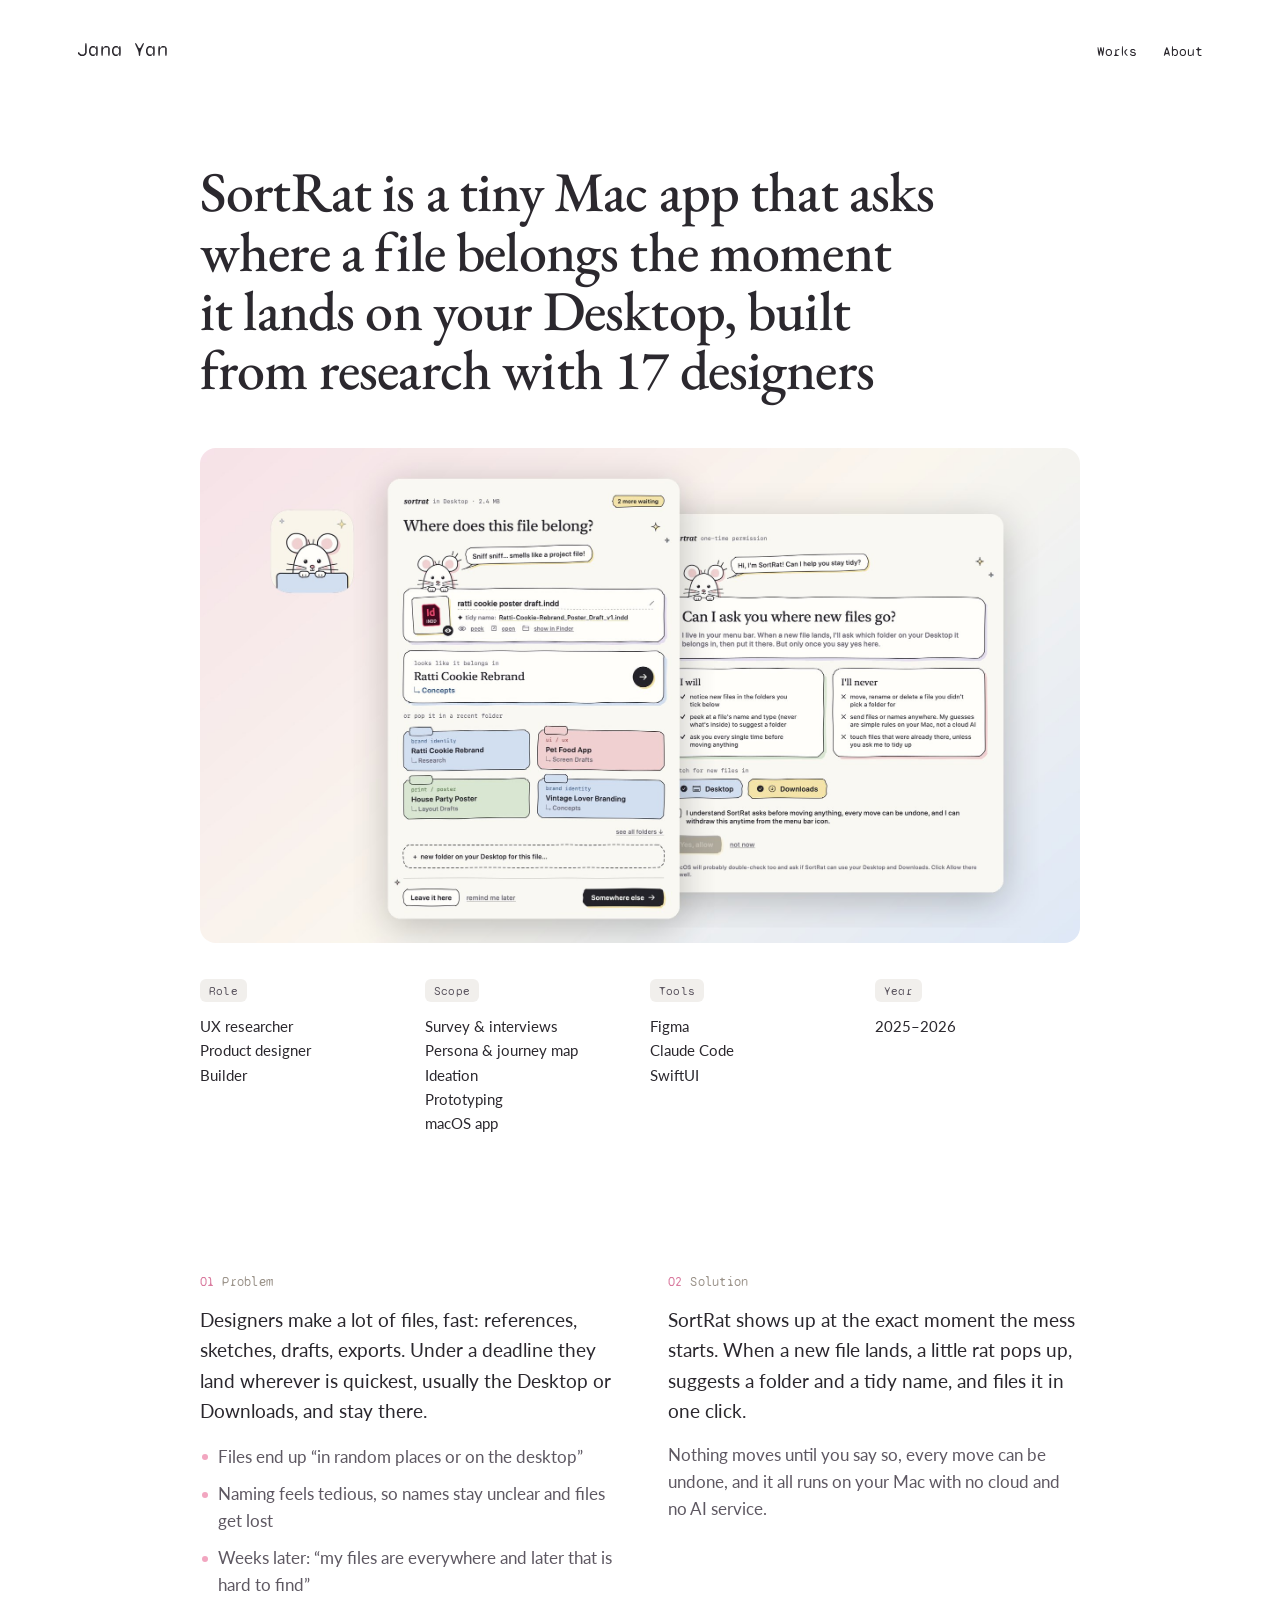
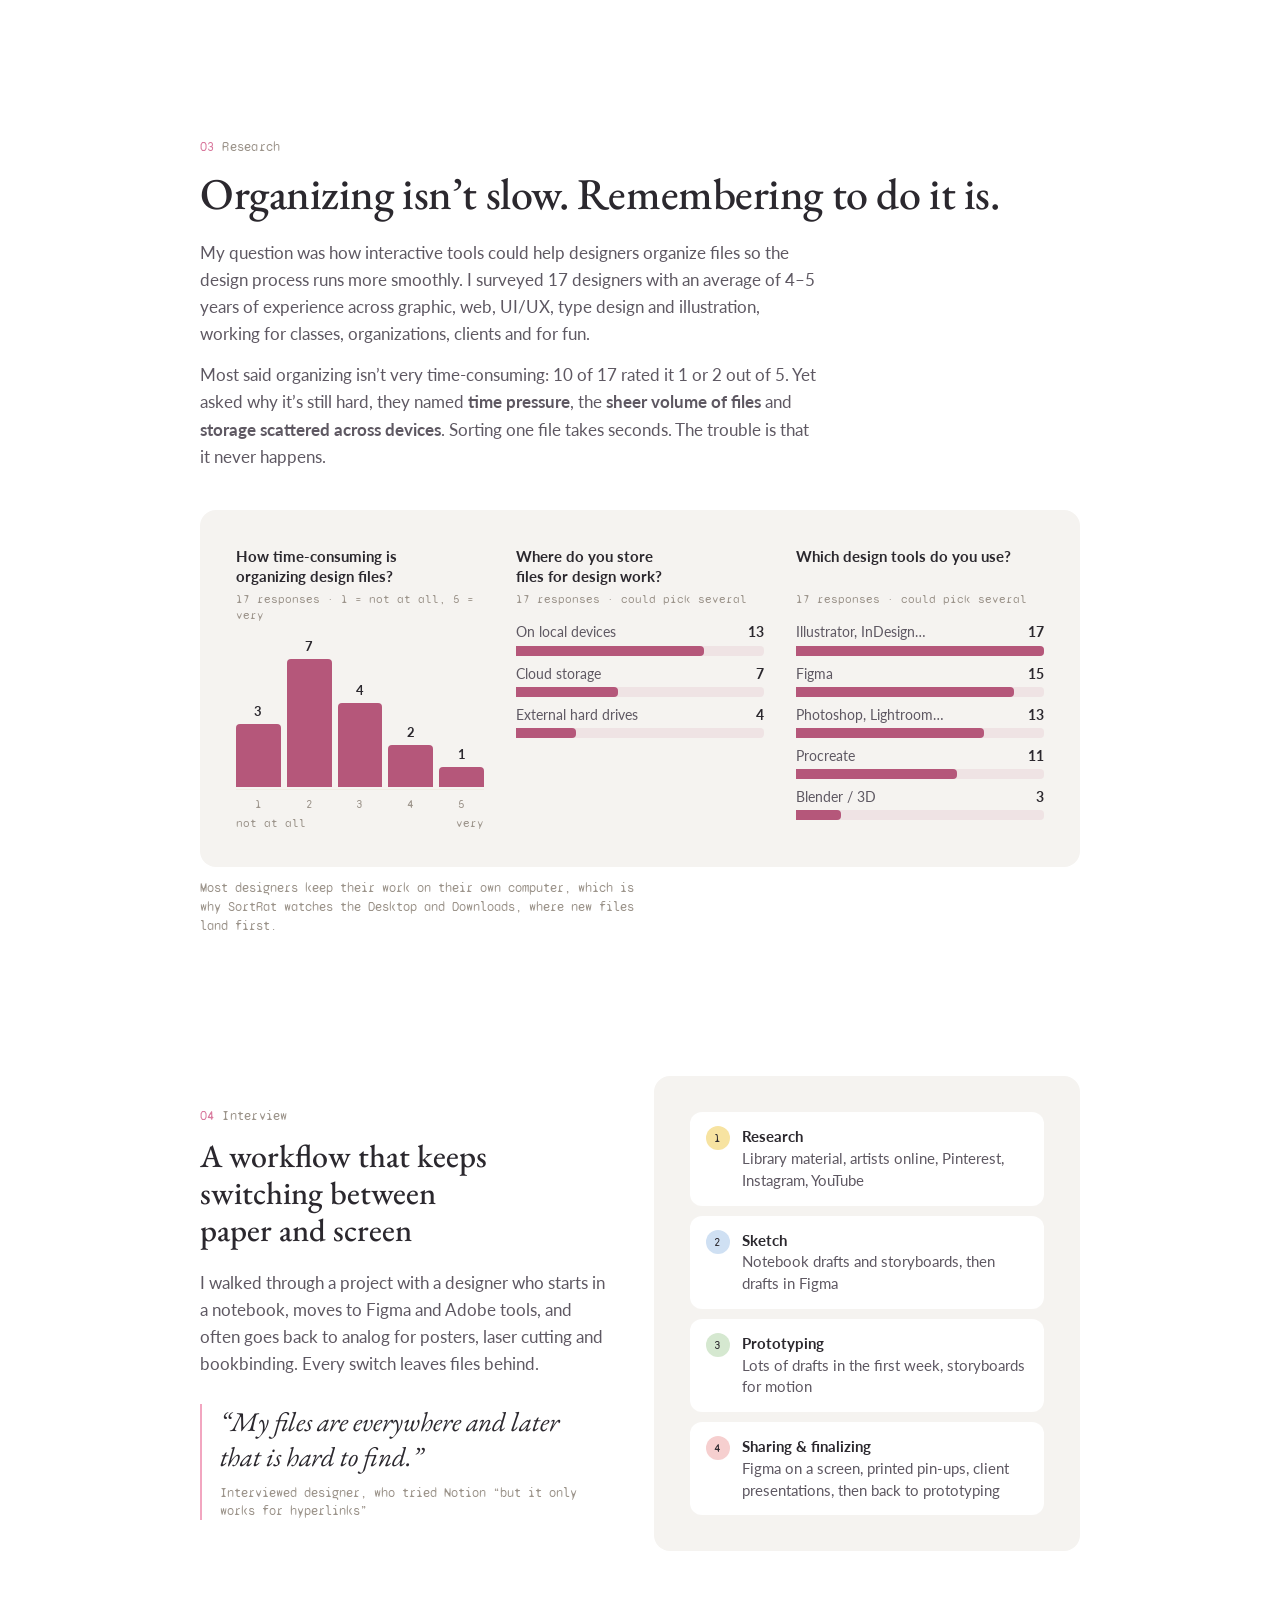
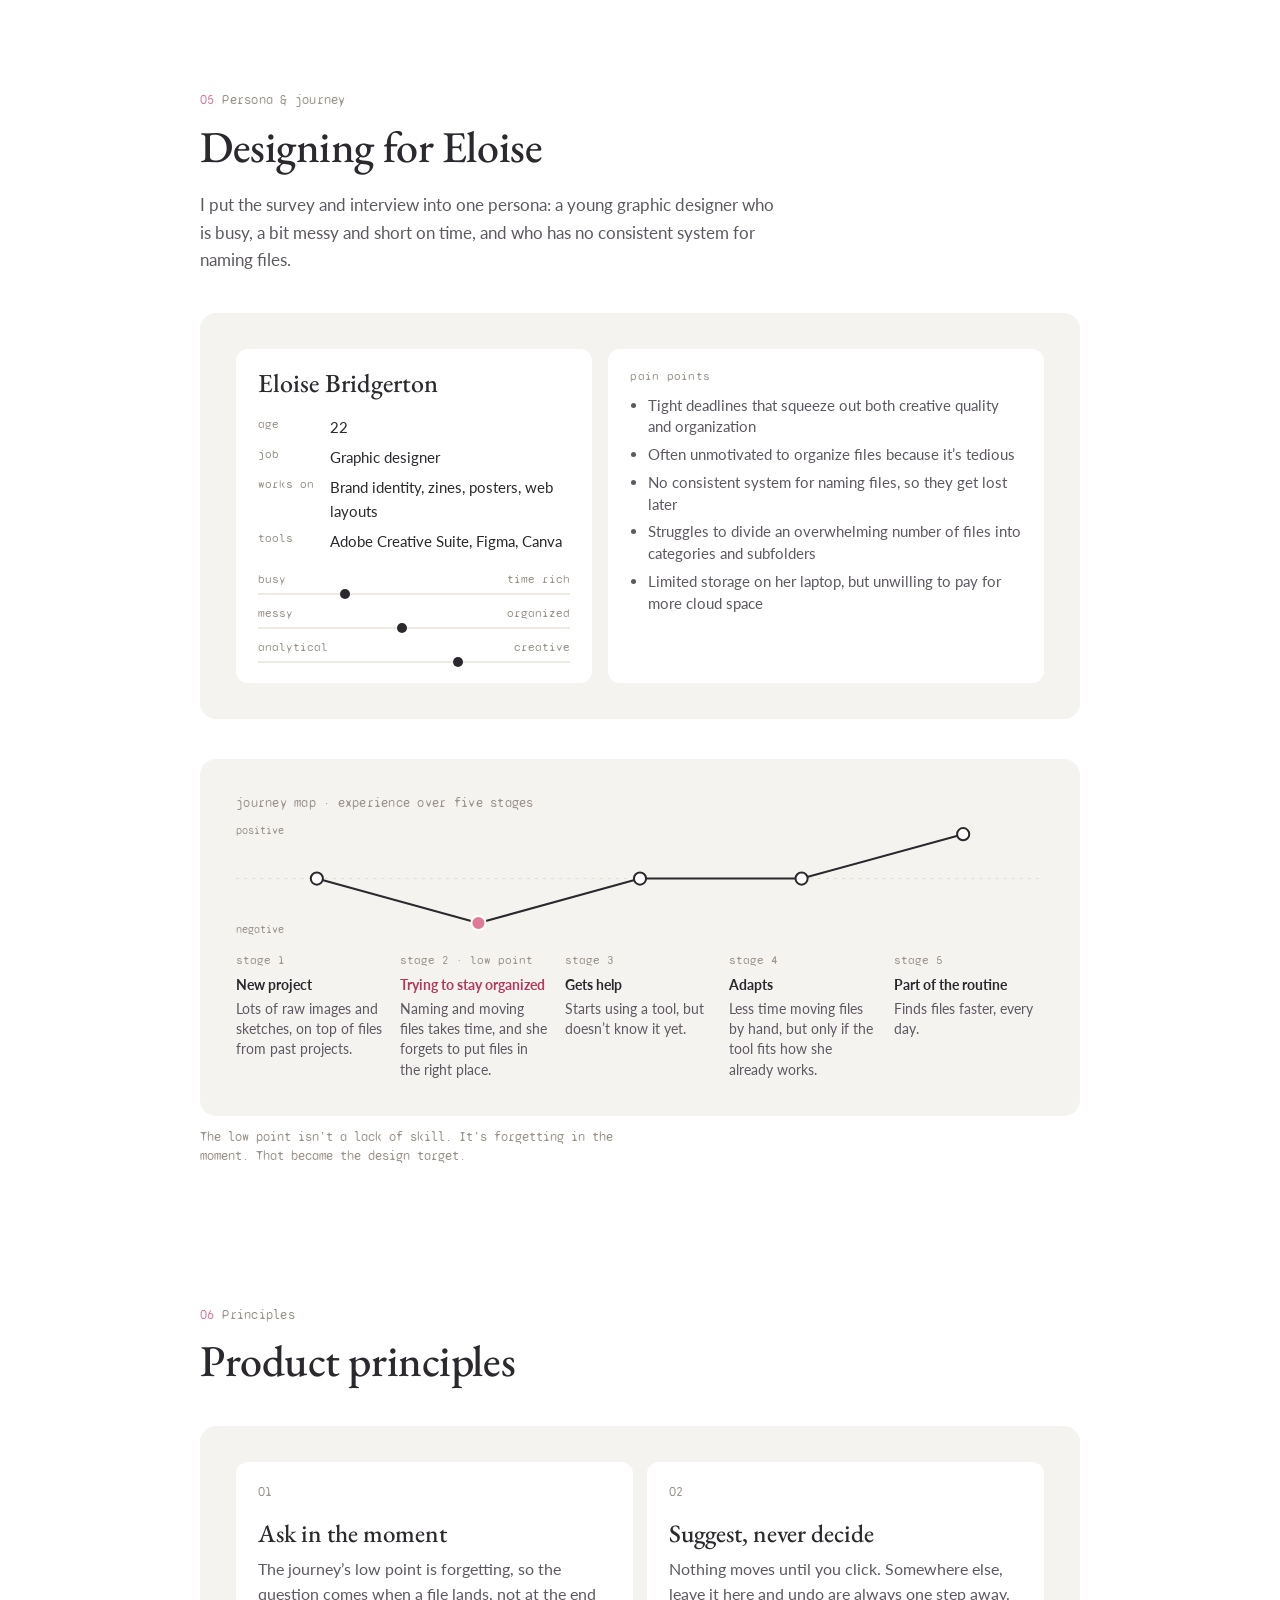
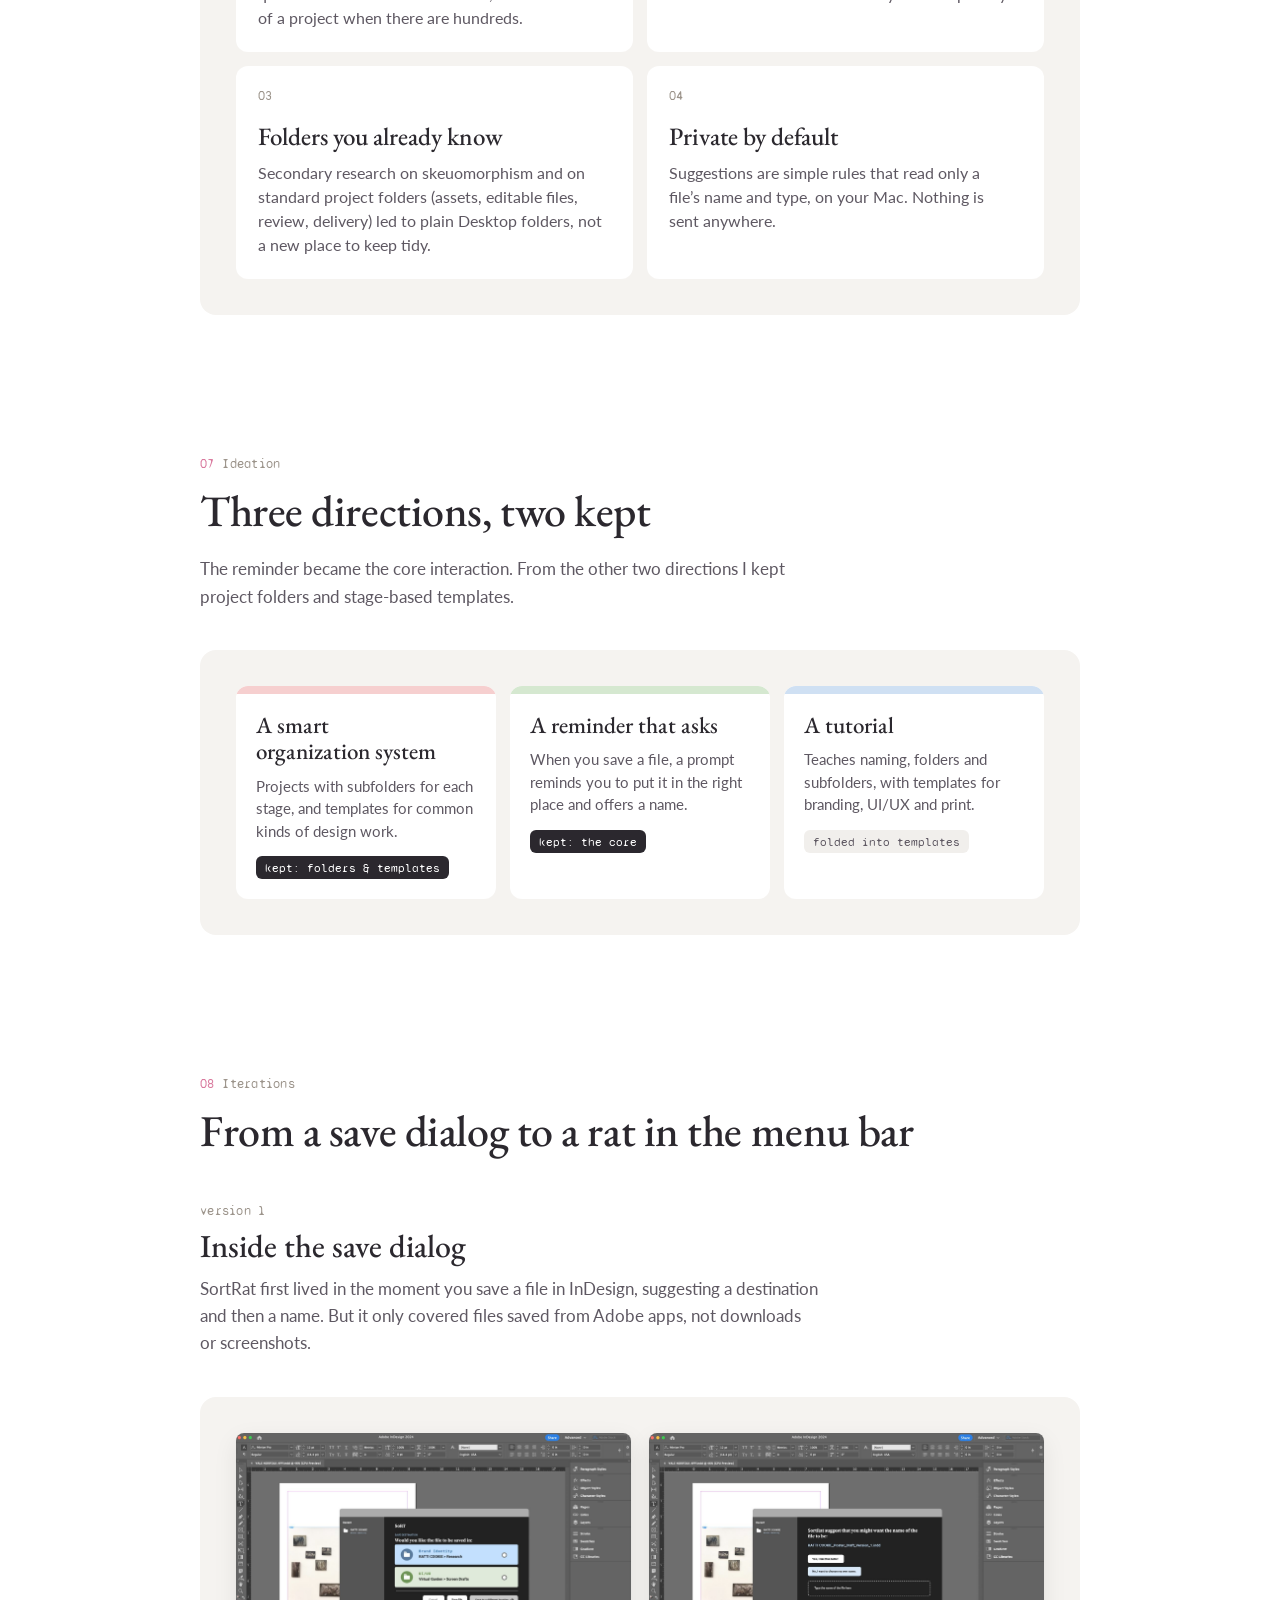
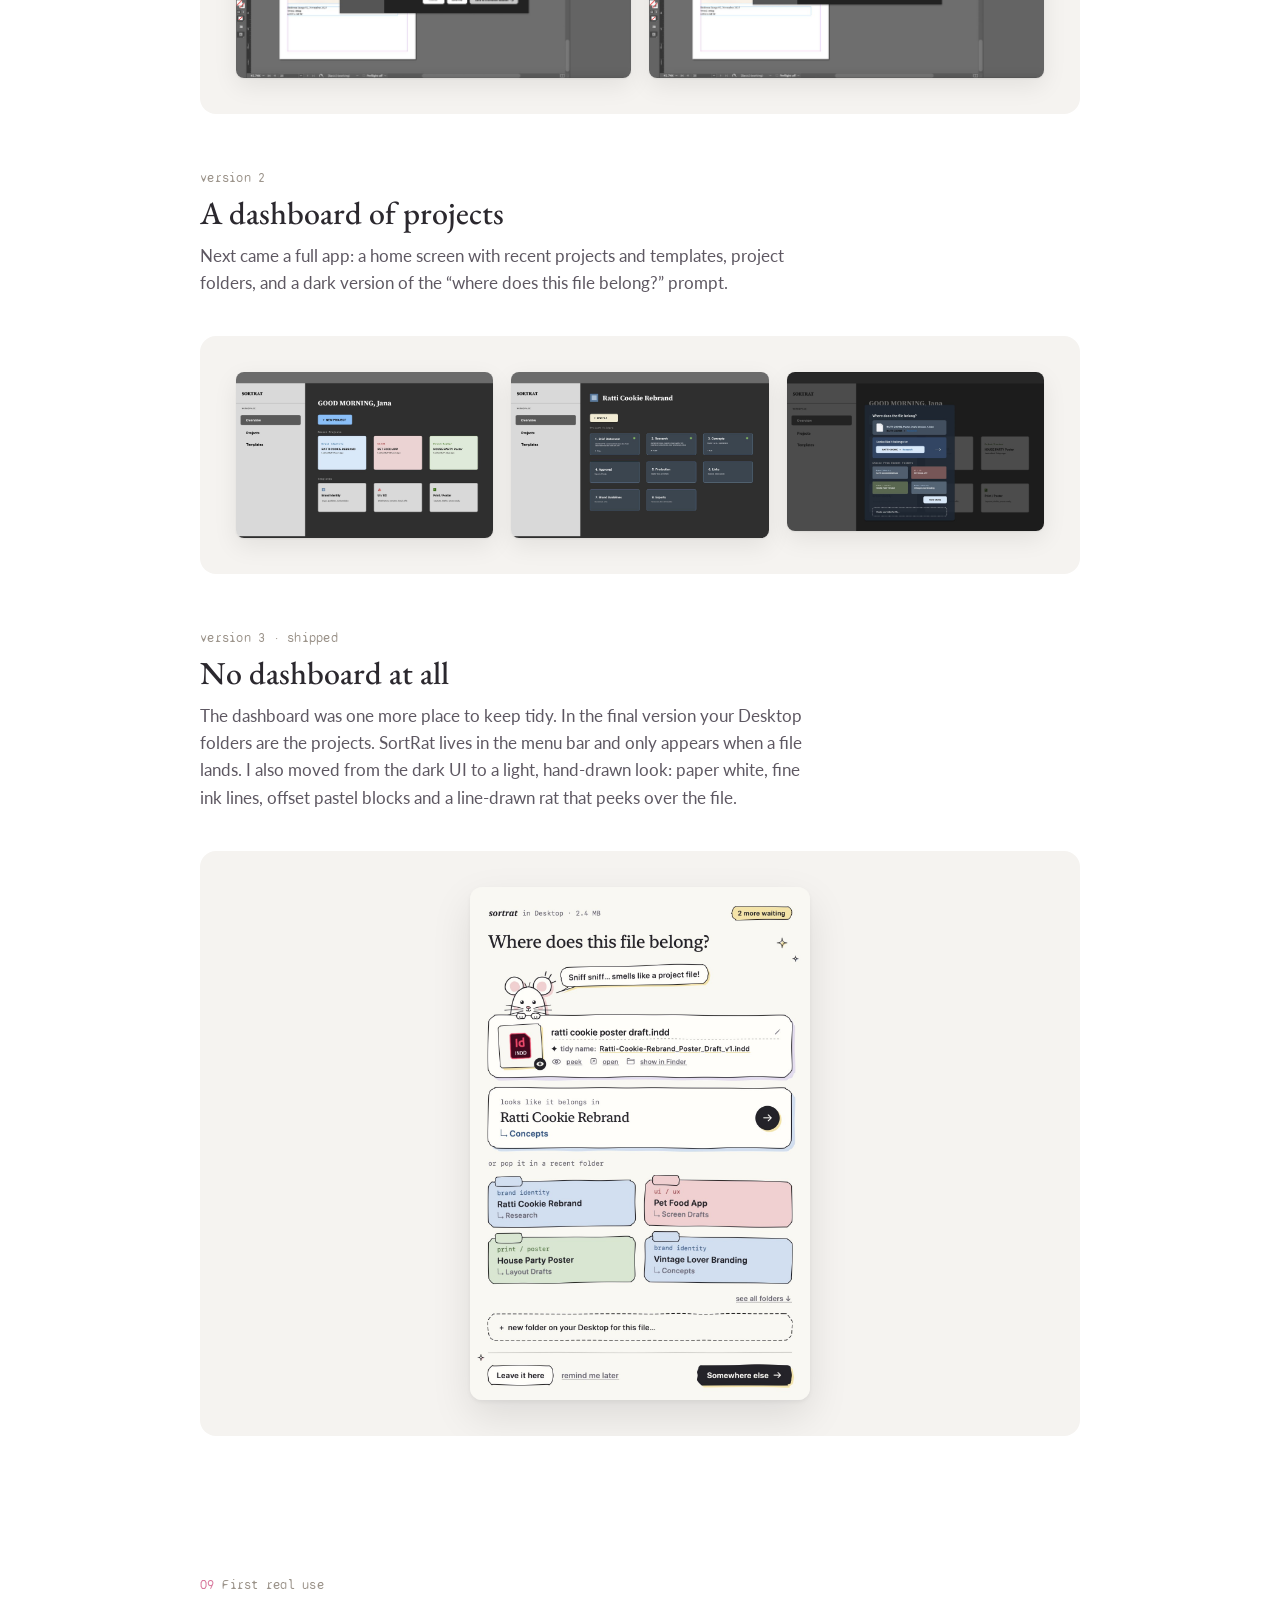
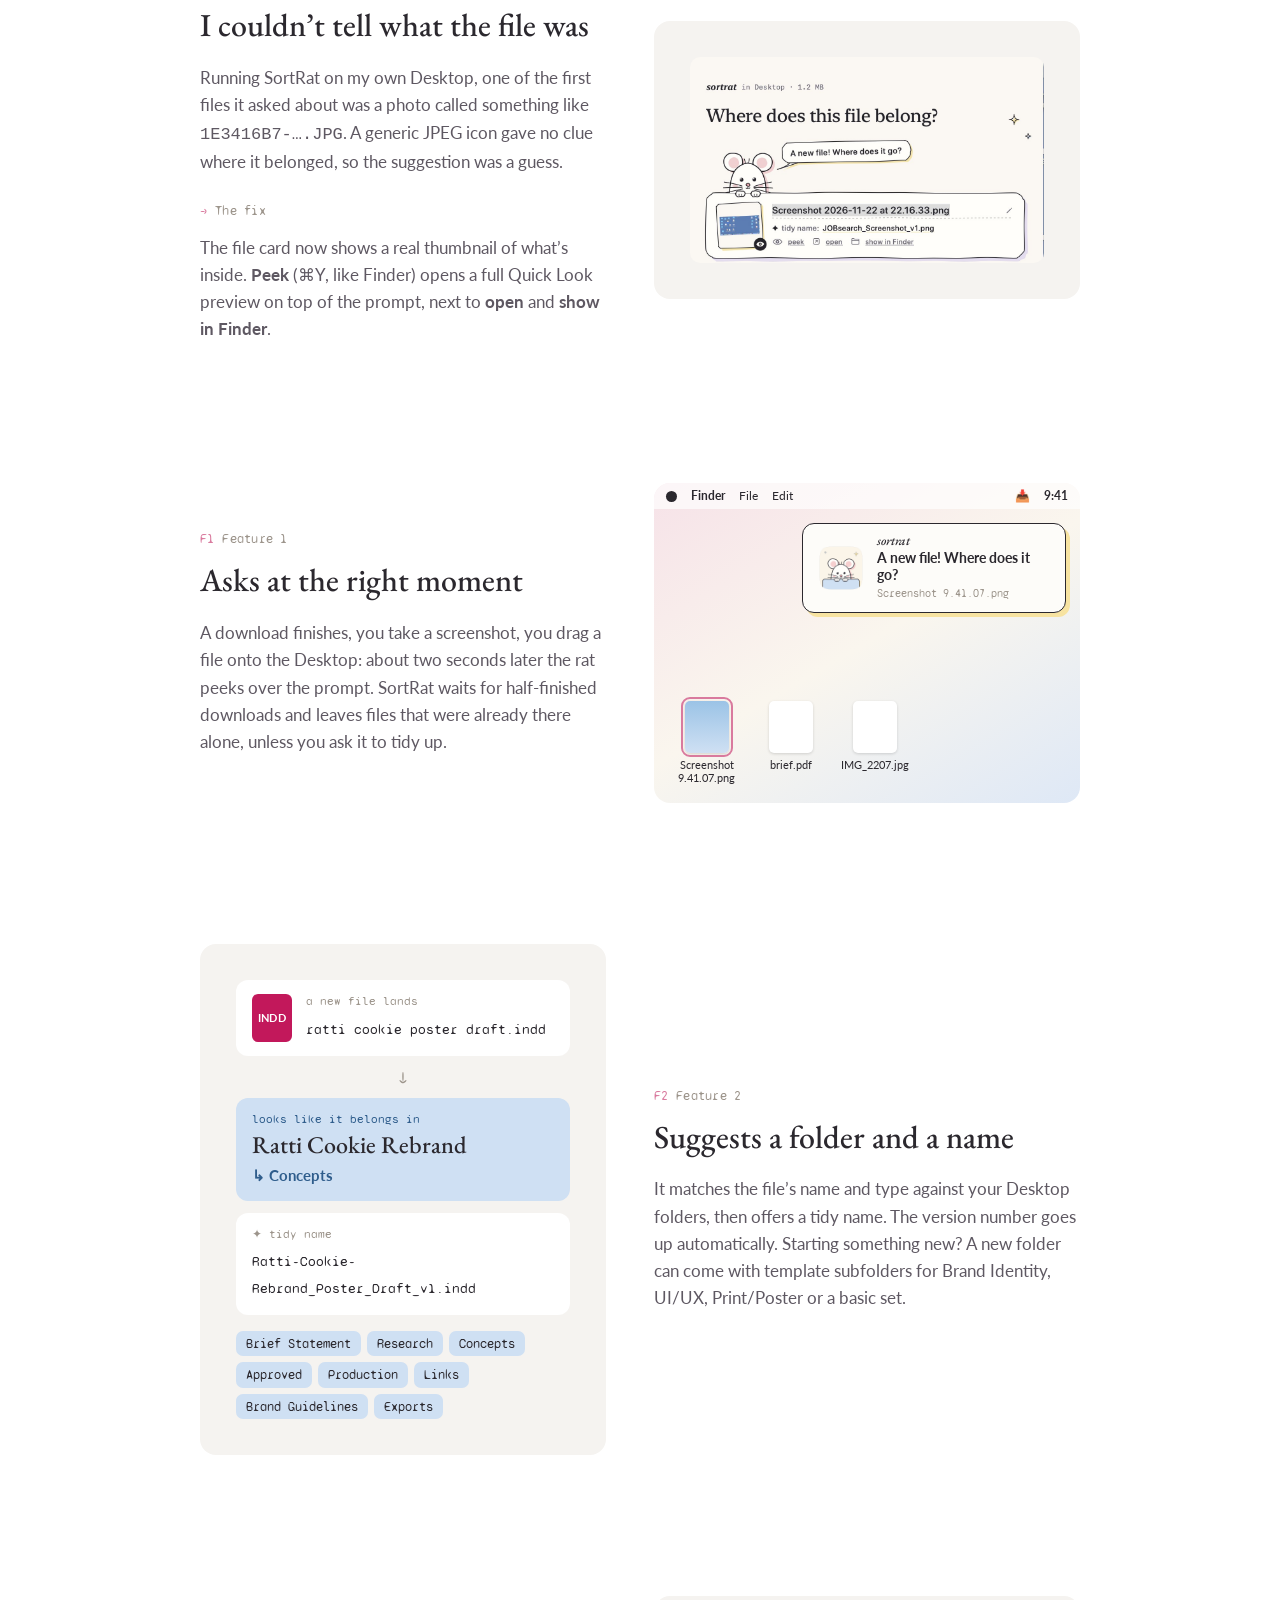
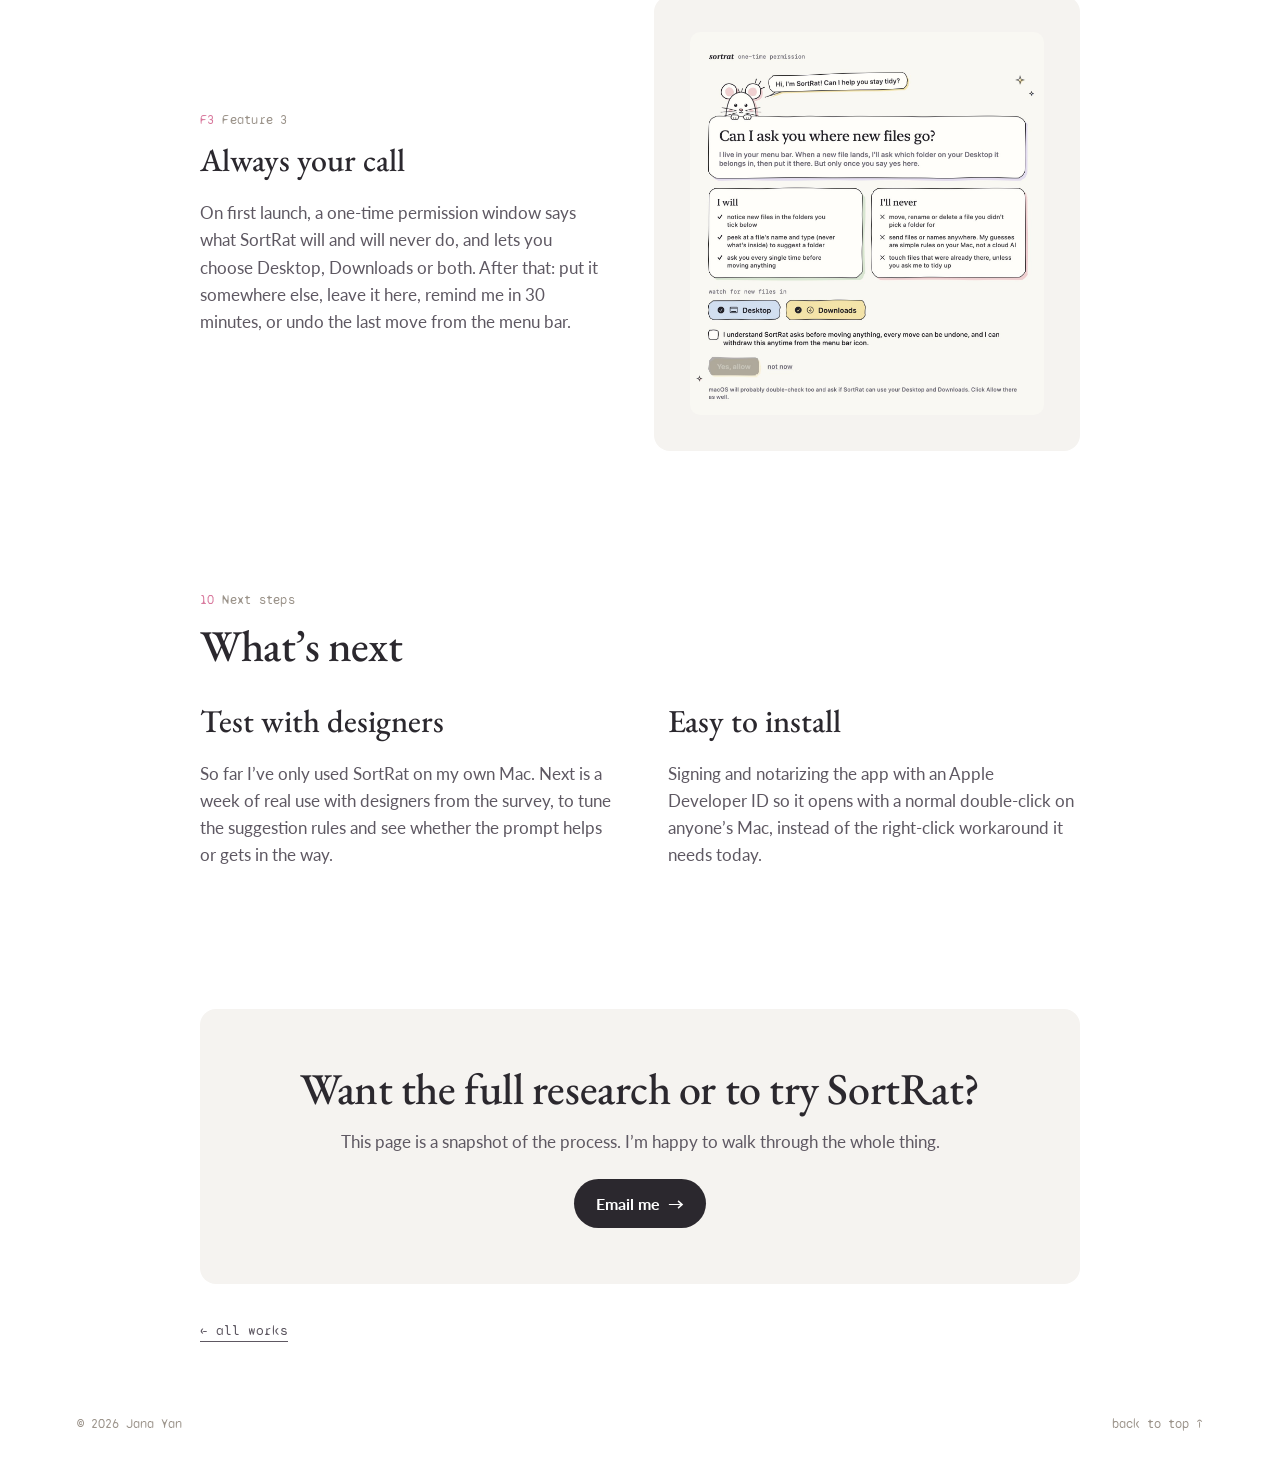
==== sortrat/index.html @ 905888b5 "Add SortRat case study and large two-column project cards - New sortrat/ case study page (research, " ====
<!doctype html>
<html lang="en">
<head>
<meta charset="utf-8">
<meta name="viewport" content="width=device-width, initial-scale=1, viewport-fit=cover">
<title>SortRat · Jana Yan</title>
<meta name="description" content="SortRat case study: a tiny Mac app that asks where a file belongs the moment it lands on your Desktop, built from UX research with 17 designers.">
<link rel="icon" href="icon.png">
<link rel="preconnect" href="https://fonts.googleapis.com">
<link rel="preconnect" href="https://fonts.gstatic.com" crossorigin>
<link rel="stylesheet" href="https://fonts.googleapis.com/css2?family=EB+Garamond:ital,wght@0,400;0,500;1,400&family=Lato:ital,wght@0,400;0,700;1,400&family=Syne+Mono&display=swap">
<style>
/* Case study layout: one centered reading column (max 880px). Hero sentence, a big media panel,
   a Role / Scope / Tools / Year row, then sections that alternate text with grey media panels.
   Same tokens and type as the home page (index.html). */
:root {
  color-scheme: light;
  --paper: #FFFFFF;
  --ink: #2B282E;
  --soft: #5E5862;
  --muted: #9C948B;
  --rule: #EFEBE3;
  --panel: #F5F3F0;
  --chip: #F1EFEC;
  --rose: #D97A9E;
  --pink: #F2A6C0;
  --green: #A3D4AE;
  --yellow: #D8E59A;
  --blue: #9BD3C2;
  --lilac: #E7AFD0;
  /* folder tints from the app's templates */
  --t-blue: #CFE0F3; --t-pink: #F6CFCF; --t-green: #D5E8D0; --t-yellow: #F7E3A1;
  --bar: #B5577A;
  --serif: "EB Garamond", Garamond, "Times New Roman", serif;
  --sans: "Lato", "Helvetica Neue", Arial, sans-serif;
  --mono: "Syne Mono", "IBM Plex Mono", ui-monospace, Menlo, Consolas, monospace;
}
* { box-sizing: border-box; }
html { scroll-behavior: smooth; }
@media (prefers-reduced-motion: reduce) { html { scroll-behavior: auto; } }
html, body { margin: 0; }
body { background: var(--paper); color: var(--ink); font-family: var(--sans); font-size: 17px; line-height: 1.6; }
::selection { background: color-mix(in srgb, var(--pink) 45%, transparent); }
:focus-visible { outline: 1.5px dashed var(--rose); outline-offset: 4px; }
a { color: inherit; }
img { display: block; max-width: 100%; height: auto; }

.wrap {
  margin: 0 auto; max-width: 1400px;
  padding-left: max(clamp(20px, 6vw, 112px), env(safe-area-inset-left, 0px));
  padding-right: max(clamp(20px, 6vw, 112px), env(safe-area-inset-right, 0px));
}
.col { max-width: 880px; margin: 0 auto; }

/* header (matches the home page) */
.top .wrap { display: flex; justify-content: space-between; align-items: baseline; gap: 16px; padding-block: 40px 0; }
.brand { font: 400 20px/1 var(--mono); letter-spacing: 0.02em; text-decoration: none; }
.nav { display: flex; gap: 26px; font: 400 14px/1 var(--mono); }
.nav a { text-decoration: none; }
.nav a:hover, .brand:hover { color: var(--rose); }

/* type */
h1, h2, h3 { font-family: var(--serif); font-weight: 500; margin: 0; text-wrap: balance; }
h1 { font-size: clamp(34px, 4.6vw, 56px); line-height: 1.06; letter-spacing: -0.015em; }
h2 { font-size: clamp(30px, 3.5vw, 44px); line-height: 1.1; letter-spacing: -0.01em; }
h3 { font-size: clamp(25px, 2.5vw, 32px); line-height: 1.15; }
p { margin: 0; color: var(--soft); max-width: 62ch; text-wrap: pretty; }
p + p { margin-top: 14px; }
.k { display: block; font: 400 13px/1.3 var(--mono); color: var(--muted); letter-spacing: 0.02em; margin-bottom: 14px; }
.k b { font-weight: 400; color: var(--rose); margin-right: .6em; }
h2 + p, h3 + p, h2 + .lead { margin-top: 20px; }
.lead { font-size: 19px; color: var(--ink); }
q { quotes: "“" "”"; }
blockquote { margin: 26px 0 0; padding: 0 0 0 18px; border-left: 2px solid var(--pink); font: italic 400 clamp(22px, 2.2vw, 27px)/1.3 var(--serif); color: var(--ink); max-width: 30ch; }
blockquote cite { display: block; margin-top: 10px; font: 400 13px/1.4 var(--mono); font-style: normal; color: var(--muted); }
ul.dots { margin: 16px 0 0; padding: 0; list-style: none; display: grid; gap: 10px; max-width: 62ch; }
ul.dots li { position: relative; padding-left: 18px; color: var(--soft); }
ul.dots li::before { content: ""; position: absolute; left: 2px; top: .7em; width: 6px; height: 6px; border-radius: 50%; background: var(--pink); }

/* sections */
.sec { margin-top: clamp(96px, 11vw, 150px); }
.two { display: grid; grid-template-columns: repeat(2, minmax(0, 1fr)); gap: 40px 56px; }
.split { display: grid; grid-template-columns: minmax(0, 1fr) minmax(0, 1.05fr); gap: 32px 48px; align-items: center; }
.split.flip > :first-child { order: 2; }

/* media panels */
.panel { margin: 40px 0 0; border-radius: 16px; background: var(--panel); overflow: hidden; }
.panel.pad { padding: clamp(16px, 3vw, 36px); }
.panel img { width: 100%; }
.split .panel { margin: 0; }
figcaption, .cap { font: 400 13px/1.45 var(--mono); color: var(--muted); margin-top: 12px; }
.shots { display: grid; gap: clamp(10px, 1.6vw, 18px); }
.shots.n2 { grid-template-columns: repeat(2, minmax(0, 1fr)); }
.shots.n3 { grid-template-columns: repeat(3, minmax(0, 1fr)); }
.shots img { border-radius: 8px; box-shadow: 0 1px 2px rgb(0 0 0 / .06), 0 8px 24px rgb(0 0 0 / .08); }
.phone { max-width: 340px; margin: 0 auto; border-radius: 12px; box-shadow: 0 2px 4px rgb(0 0 0 / .05), 0 16px 40px rgb(0 0 0 / .1); }

/* hero */
.hero { padding-top: clamp(56px, 8vw, 104px); }
.hero .panel { margin-top: clamp(32px, 4vw, 48px); }
.meta { display: grid; grid-template-columns: repeat(4, minmax(0, 1fr)); gap: 24px 20px; margin-top: 32px; }
.meta h2 { display: inline-block; font: 400 12px/1 var(--mono); letter-spacing: .02em; padding: 6px 9px 5px; border-radius: 6px; background: var(--chip); color: var(--soft); }
.meta ul { list-style: none; margin: 14px 0 0; padding: 0; display: grid; gap: 4px; font-size: 15px; line-height: 1.35; }

/* charts: one series each, so one hue, values labelled on the bars */
.charts { display: grid; grid-template-columns: repeat(3, minmax(0, 1fr)); gap: 28px 32px; }
.chart h3 { font: 700 15px/1.35 var(--sans); color: var(--ink); min-height: 2.7em; }
.chart .n { font: 400 12px/1.4 var(--mono); color: var(--muted); margin-top: 4px; }
.bars { list-style: none; margin: 16px 0 0; padding: 0; display: grid; gap: 9px; }
.bars li { display: grid; grid-template-columns: minmax(0, 1fr) auto; gap: 4px 10px; font-size: 14px; line-height: 1.3; color: var(--soft); }
.bars .track { grid-column: 1 / -1; height: 10px; border-radius: 0 4px 4px 0; background: color-mix(in srgb, var(--bar) 10%, transparent); }
.bars .fill { display: block; height: 100%; width: var(--v); border-radius: 0 4px 4px 0; background: var(--bar); }
.bars b { font-weight: 700; color: var(--ink); font-variant-numeric: tabular-nums; }
.bars li:hover .fill { background: color-mix(in srgb, var(--bar) 80%, black); }
.cols { display: grid; grid-template-columns: repeat(5, minmax(0, 1fr)); gap: 6px; align-items: end; height: 150px; margin-top: 16px; padding-bottom: 2px; border-bottom: 1px solid var(--rule); }
.cols div { display: flex; flex-direction: column; justify-content: flex-end; align-items: center; height: 100%; font: 700 13px/1 var(--sans); color: var(--ink); gap: 6px; }
.cols span { display: block; width: 100%; height: var(--v); border-radius: 4px 4px 0 0; background: var(--bar); }
.cols div:hover span { background: color-mix(in srgb, var(--bar) 80%, black); }
.axis { display: grid; grid-template-columns: repeat(5, minmax(0, 1fr)); gap: 6px; text-align: center; font: 400 12px/1 var(--mono); color: var(--muted); margin-top: 8px; }
.axis-note { display: flex; justify-content: space-between; font: 400 11.5px/1.3 var(--mono); color: var(--muted); margin-top: 6px; }

/* workflow (interview) */
.flow { list-style: none; margin: 0; padding: 0; display: grid; gap: 10px; counter-reset: s; }
.flow li { counter-increment: s; position: relative; background: #fff; border-radius: 12px; padding: 14px 16px 14px 52px; font-size: 15px; line-height: 1.45; color: var(--soft); }
.flow li::before { content: counter(s); position: absolute; left: 16px; top: 14px; width: 24px; height: 24px; border-radius: 50%; display: grid; place-items: center; font: 400 12px/1 var(--mono); color: var(--ink); background: var(--c, var(--t-blue)); }
.flow b { display: block; color: var(--ink); font-weight: 700; }

/* persona */
.persona { display: grid; grid-template-columns: minmax(0, .9fr) minmax(0, 1.1fr); gap: 16px; }
.card { background: #fff; border-radius: 12px; padding: 20px 22px; }
.card h3 { font-size: 26px; }
.card dl { display: grid; grid-template-columns: auto 1fr; gap: 6px 16px; margin: 16px 0 0; font-size: 15px; }
.card dt { font: 400 12px/1.6 var(--mono); color: var(--muted); }
.card dd { margin: 0; color: var(--ink); }
.card h4 { margin: 0 0 10px; font: 400 12px/1.3 var(--mono); color: var(--muted); letter-spacing: .02em; }
.card ul { margin: 0; padding: 0 0 0 18px; display: grid; gap: 6px; font-size: 15px; line-height: 1.45; color: var(--soft); }
.sliders { display: grid; gap: 12px; margin-top: 20px; }
.sl { display: grid; grid-template-columns: 1fr auto; font: 400 12px/1 var(--mono); color: var(--muted); }
.sl i { grid-column: 1 / -1; position: relative; height: 2px; background: var(--rule); margin-top: 8px; }
.sl i::after { content: ""; position: absolute; top: -4px; left: calc(var(--p) - 5px); width: 10px; height: 10px; border-radius: 50%; background: var(--ink); }

/* journey */
.journey { position: relative; }
.journey svg { display: block; width: 100%; height: auto; overflow: visible; }
.stages { list-style: none; margin: 0; padding: 0; display: grid; grid-template-columns: repeat(5, minmax(0, 1fr)); gap: 14px; }
.stages li { font-size: 14px; line-height: 1.45; color: var(--soft); }
.stages b { display: block; font: 400 12px/1.3 var(--mono); color: var(--muted); margin-bottom: 6px; }
.stages strong { display: block; color: var(--ink); font-weight: 700; margin-bottom: 4px; }
.stages .low strong { color: #B23A5E; }

/* principles / ideation cards */
.grid2 { display: grid; grid-template-columns: repeat(2, minmax(0, 1fr)); gap: 14px; }
.grid3 { display: grid; grid-template-columns: repeat(3, minmax(0, 1fr)); gap: 14px; }
.pr { background: #fff; border-radius: 12px; padding: 22px; }
.pr .k { margin-bottom: 18px; }
.pr h3 { font-size: 25px; }
.pr p { margin-top: 10px; font-size: 15.5px; line-height: 1.55; }
.idea { background: #fff; border-radius: 12px; overflow: hidden; display: flex; flex-direction: column; }
.idea .sw { height: 8px; background: var(--c); }
.idea div { padding: 18px 20px 20px; }
.idea h3 { font-size: 23px; }
.idea p { margin-top: 10px; font-size: 15px; line-height: 1.5; }
.tagk { display: inline-block; margin-top: 14px; font: 400 12px/1 var(--mono); padding: 6px 9px 5px; border-radius: 6px; background: var(--chip); color: var(--soft); }
.tagk.on { background: var(--ink); color: #fff; }

/* iterations */
.iter { margin-top: 48px; }
.iter + .iter { margin-top: 56px; }
.iter .k { margin-bottom: 8px; }
.iter h3 + p { margin-top: 10px; }

/* feature 2: suggestion demo */
.demo { display: grid; gap: 12px; }
.file { display: flex; align-items: center; gap: 14px; background: #fff; border-radius: 12px; padding: 14px 16px; }
.file .ic { flex: none; width: 40px; height: 48px; border-radius: 6px; display: grid; place-items: center; font: 700 11px/1 var(--sans); color: #fff; background: #C2185B; letter-spacing: .02em; }
.file code, .demo code { font: 400 14px/1.4 var(--mono); color: var(--ink); word-break: break-word; }
.file small { display: block; font: 400 12px/1.3 var(--mono); color: var(--muted); margin-bottom: 4px; }
.arrow { font: 400 18px/1 var(--mono); color: var(--muted); text-align: center; }
.dest { background: var(--t-blue); border-radius: 12px; padding: 14px 16px; }
.dest small { display: block; font: 400 12px/1.3 var(--mono); color: #2F5D8C; margin-bottom: 4px; }
.dest span { font: 500 24px/1.15 var(--serif); }
.dest em { display: block; font-style: normal; font-weight: 700; color: #2F5D8C; font-size: 15px; margin-top: 2px; }
.tmpl { display: flex; flex-wrap: wrap; gap: 6px; margin-top: 4px; }
.tmpl span { font: 400 12.5px/1 var(--mono); padding: 7px 10px 6px; border-radius: 7px; background: var(--c); color: var(--ink); }

/* feature 1: desktop illustration */
.desk { position: relative; aspect-ratio: 4 / 3; background: linear-gradient(150deg, #F6E2E8, #FAF6EE 50%, #DEE8F6); }
.desk .bar { display: flex; align-items: center; gap: 14px; height: 26px; padding: 0 12px; background: rgb(255 255 255 / .7); font: 400 12px/1 var(--sans); color: var(--ink); }
.desk .bar span:first-child { width: 11px; height: 11px; border-radius: 50%; background: var(--ink); }
.desk .bar span:nth-child(2) { font-weight: 700; }
.desk .bar i { margin-left: auto; font-style: normal; }
.desk .pop { position: absolute; top: 40px; right: 14px; width: min(62%, 280px); display: flex; gap: 10px; align-items: center; padding: 10px 12px; border-radius: 12px; background: #FDFCF9; border: 1.5px solid var(--ink); box-shadow: 4px 4px 0 var(--t-yellow); }
.desk .pop img { width: 52px; height: 52px; flex: none; }
.desk .pop small { display: block; font: italic 500 13px/1 var(--serif); }
.desk .pop strong { display: block; font-size: 13.5px; line-height: 1.25; margin-top: 3px; }
.desk .pop em { display: block; font: 400 11px/1.3 var(--mono); font-style: normal; color: var(--muted); margin-top: 3px; }
.desk .files { position: absolute; left: 18px; bottom: 18px; display: flex; gap: 14px; }
.desk .f { width: 70px; padding-top: 58px; position: relative; font: 400 10.5px/1.25 var(--sans); text-align: center; color: var(--ink); }
.desk .f::before { content: ""; position: absolute; top: 0; left: 13px; width: 44px; height: 52px; border-radius: 5px; background: #fff; box-shadow: 0 1px 3px rgb(0 0 0 / .15); }
.desk .f.new::before { background: linear-gradient(#9BC3E6, #CFE0F3); outline: 2px solid var(--rose); outline-offset: 2px; }
@media (prefers-reduced-motion: no-preference) {
  .desk .pop { animation: pop 4s ease-in-out infinite; }
  @keyframes pop { 0%, 12% { opacity: 0; transform: translateY(-8px); } 22%, 88% { opacity: 1; transform: none; } 100% { opacity: 0; } }
}

/* closing */
.end { margin-top: clamp(96px, 11vw, 150px); padding: clamp(28px, 5vw, 56px); border-radius: 16px; background: var(--panel); text-align: center; }
.end p { margin: 14px auto 0; }
.btn { display: inline-flex; align-items: center; gap: 8px; margin-top: 24px; padding: 12px 22px; border-radius: 999px; background: var(--ink); color: #fff; text-decoration: none; font-weight: 700; font-size: 16px; transition: background-color .15s; }
.btn:hover { background: var(--rose); }
.back { display: inline-block; margin-top: 40px; font: 400 14px/1 var(--mono); color: var(--soft); text-decoration: none; border-bottom: 1px solid currentColor; padding-bottom: 3px; }
.back:hover { color: var(--rose); }

footer .wrap { display: flex; justify-content: space-between; gap: 12px; padding-block: 72px 34px; font: 400 13px/1.4 var(--mono); color: var(--muted); }
footer a { text-decoration: none; }

@media (max-width: 900px) {
  .charts { grid-template-columns: minmax(0, 1fr); gap: 36px; }
  .chart h3 { min-height: 0; }
  .grid3 { grid-template-columns: minmax(0, 1fr); }
  .stages { grid-template-columns: minmax(0, 1fr); gap: 16px; }
  .journey svg { display: none; }
  .stages li { padding-left: 14px; border-left: 2px solid var(--rule); }
  .stages .low { border-left-color: #E07A99; }
}
@media (max-width: 760px) {
  .two, .split, .persona, .grid2 { grid-template-columns: minmax(0, 1fr); }
  .split.flip > :first-child { order: 0; }
  .meta { grid-template-columns: repeat(2, minmax(0, 1fr)); }
  .shots.n3 { grid-template-columns: minmax(0, 1fr); }
}
@media (max-width: 480px) {
  .shots.n2 { grid-template-columns: minmax(0, 1fr); }
  .nav { gap: 18px; }
}
</style>
</head>
<body>

<header class="top" id="top">
  <div class="wrap">
    <a class="brand" href="../">Jana Yan</a>
    <nav class="nav" aria-label="Sections"><a href="../#works">Works</a><a href="../#about">About</a></nav>
  </div>
</header>

<main class="wrap">
<div class="col">

  <!-- ===== hero ===== -->
  <section class="hero" aria-labelledby="t">
    <h1 id="t">SortRat is a tiny Mac app that asks where a file belongs the moment it lands on your Desktop, built from research with 17 designers</h1>
    <figure class="panel" style="margin-bottom:0">
      <img src="hero.jpg" width="2000" height="1125" alt="The SortRat prompt, titled Where does this file belong?, with a line-drawn rat peeking over a file card and a suggested folder, beside the one-time permission window and the rat app icon">
    </figure>
    <div class="meta">
      <div><h2>Role</h2><ul><li>UX researcher</li><li>Product designer</li><li>Builder</li></ul></div>
      <div><h2>Scope</h2><ul><li>Survey &amp; interviews</li><li>Persona &amp; journey map</li><li>Ideation</li><li>Prototyping</li><li>macOS app</li></ul></div>
      <div><h2>Tools</h2><ul><li>Figma</li><li>Claude Code</li><li>SwiftUI</li></ul></div>
      <div><h2>Year</h2><ul><li>2025–2026</li></ul></div>
    </div>
  </section>

  <!-- ===== problem / solution ===== -->
  <section class="sec two" aria-label="Problem and solution">
    <div>
      <span class="k"><b>01</b>Problem</span>
      <p class="lead">Designers make a lot of files, fast: references, sketches, drafts, exports. Under a deadline they land wherever is quickest, usually the Desktop or Downloads, and stay there.</p>
      <ul class="dots">
        <li>Files end up “in random places or on the desktop”</li>
        <li>Naming feels tedious, so names stay unclear and files get lost</li>
        <li>Weeks later: “my files are everywhere and later that is hard to find”</li>
      </ul>
    </div>
    <div>
      <span class="k"><b>02</b>Solution</span>
      <p class="lead">SortRat shows up at the exact moment the mess starts. When a new file lands, a little rat pops up, suggests a folder and a tidy name, and files it in one click.</p>
      <p>Nothing moves until you say so, every move can be undone, and it all runs on your Mac with no cloud and no AI service.</p>
    </div>
  </section>

  <!-- ===== research ===== -->
  <section class="sec" aria-labelledby="r-h">
    <span class="k"><b>03</b>Research</span>
    <h2 id="r-h">Organizing isn’t slow. Remembering to do it is.</h2>
    <p>My question was how interactive tools could help designers organize files so the design process runs more smoothly. I surveyed 17 designers with an average of 4–5 years of experience across graphic, web, UI/UX, type design and illustration, working for classes, organizations, clients and for fun.</p>
    <p>Most said organizing isn’t very time-consuming: 10 of 17 rated it 1 or 2 out of 5. Yet asked why it’s still hard, they named <strong>time pressure</strong>, the <strong>sheer volume of files</strong> and <strong>storage scattered across devices</strong>. Sorting one file takes seconds. The trouble is that it never happens.</p>

    <div class="panel pad charts">
      <div class="chart">
        <h3>How time-consuming is organizing design files?</h3>
        <div class="n">17 responses · 1 = not at all, 5 = very</div>
        <div class="cols" role="img" aria-label="Ratings: 1, 3 people; 2, 7 people; 3, 4 people; 4, 2 people; 5, 1 person">
          <div title="1: 3 people (17.6%)">3<span style="--v:43%"></span></div>
          <div title="2: 7 people (41.2%)">7<span style="--v:100%"></span></div>
          <div title="3: 4 people (23.5%)">4<span style="--v:57%"></span></div>
          <div title="4: 2 people (11.8%)">2<span style="--v:29%"></span></div>
          <div title="5: 1 person (5.9%)">1<span style="--v:14%"></span></div>
        </div>
        <div class="axis"><span>1</span><span>2</span><span>3</span><span>4</span><span>5</span></div>
        <div class="axis-note"><span>not at all</span><span>very</span></div>
      </div>
      <div class="chart">
        <h3>Where do you store files for design work?</h3>
        <div class="n">17 responses · could pick several</div>
        <ul class="bars">
          <li title="13 of 17">On local devices <b>13</b><span class="track"><span class="fill" style="--v:76%"></span></span></li>
          <li title="7 of 17">Cloud storage <b>7</b><span class="track"><span class="fill" style="--v:41%"></span></span></li>
          <li title="4 of 17">External hard drives <b>4</b><span class="track"><span class="fill" style="--v:24%"></span></span></li>
        </ul>
      </div>
      <div class="chart">
        <h3>Which design tools do you use?</h3>
        <div class="n">17 responses · could pick several</div>
        <ul class="bars">
          <li title="17 of 17">Illustrator, InDesign… <b>17</b><span class="track"><span class="fill" style="--v:100%"></span></span></li>
          <li title="15 of 17">Figma <b>15</b><span class="track"><span class="fill" style="--v:88%"></span></span></li>
          <li title="13 of 17">Photoshop, Lightroom… <b>13</b><span class="track"><span class="fill" style="--v:76%"></span></span></li>
          <li title="11 of 17">Procreate <b>11</b><span class="track"><span class="fill" style="--v:65%"></span></span></li>
          <li title="3 of 17">Blender / 3D <b>3</b><span class="track"><span class="fill" style="--v:18%"></span></span></li>
        </ul>
      </div>
    </div>
    <p class="cap">Most designers keep their work on their own computer, which is why SortRat watches the Desktop and Downloads, where new files land first.</p>
  </section>

  <!-- ===== interview ===== -->
  <section class="sec split" aria-labelledby="i-h">
    <div>
      <span class="k"><b>04</b>Interview</span>
      <h3 id="i-h">A workflow that keeps switching between paper and screen</h3>
      <p>I walked through a project with a designer who starts in a notebook, moves to Figma and Adobe tools, and often goes back to analog for posters, laser cutting and bookbinding. Every switch leaves files behind.</p>
      <blockquote><q>My files are everywhere and later that is hard to find.</q><cite>Interviewed designer, who tried Notion “but it only works for hyperlinks”</cite></blockquote>
    </div>
    <div class="panel pad">
      <ol class="flow" aria-label="Designer workflow">
        <li style="--c:var(--t-yellow)"><b>Research</b>Library material, artists online, Pinterest, Instagram, YouTube</li>
        <li style="--c:var(--t-blue)"><b>Sketch</b>Notebook drafts and storyboards, then drafts in Figma</li>
        <li style="--c:var(--t-green)"><b>Prototyping</b>Lots of drafts in the first week, storyboards for motion</li>
        <li style="--c:var(--t-pink)"><b>Sharing &amp; finalizing</b>Figma on a screen, printed pin-ups, client presentations, then back to prototyping</li>
      </ol>
    </div>
  </section>

  <!-- ===== persona + journey ===== -->
  <section class="sec" aria-labelledby="p-h">
    <span class="k"><b>05</b>Persona &amp; journey</span>
    <h2 id="p-h">Designing for Eloise</h2>
    <p>I put the survey and interview into one persona: a young graphic designer who is busy, a bit messy and short on time, and who has no consistent system for naming files.</p>

    <div class="panel pad">
      <div class="persona">
        <div class="card">
          <h3>Eloise Bridgerton</h3>
          <dl><dt>age</dt><dd>22</dd><dt>job</dt><dd>Graphic designer</dd><dt>works on</dt><dd>Brand identity, zines, posters, web layouts</dd><dt>tools</dt><dd>Adobe Creative Suite, Figma, Canva</dd></dl>
          <div class="sliders" aria-label="Personality">
            <div class="sl"><span>busy</span><span>time rich</span><i style="--p:28%"></i></div>
            <div class="sl"><span>messy</span><span>organized</span><i style="--p:46%"></i></div>
            <div class="sl"><span>analytical</span><span>creative</span><i style="--p:64%"></i></div>
          </div>
        </div>
        <div class="card">
          <h4>pain points</h4>
          <ul>
            <li>Tight deadlines that squeeze out both creative quality and organization</li>
            <li>Often unmotivated to organize files because it’s tedious</li>
            <li>No consistent system for naming files, so they get lost later</li>
            <li>Struggles to divide an overwhelming number of files into categories and subfolders</li>
            <li>Limited storage on her laptop, but unwilling to pay for more cloud space</li>
          </ul>
        </div>
      </div>
    </div>

    <div class="panel pad journey" aria-labelledby="j-h">
      <span class="k" id="j-h" style="margin-bottom:6px">journey map · experience over five stages</span>
      <svg viewBox="0 0 800 120" role="img" aria-label="Experience starts neutral, drops to its lowest at stage 2, recovers to neutral at stages 3 and 4, and ends positive at stage 5">
        <line x1="0" x2="800" y1="60" y2="60" stroke="#E4DED5" stroke-dasharray="3 5"/>
        <text x="0" y="16" font-family="Syne Mono, monospace" font-size="11" fill="#9C948B">positive</text>
        <text x="0" y="114" font-family="Syne Mono, monospace" font-size="11" fill="#9C948B">negative</text>
        <polyline points="80,60 240,104 400,60 560,60 720,16" fill="none" stroke="#2B282E" stroke-width="2" stroke-linejoin="round" stroke-linecap="round"/>
        <g fill="#fff" stroke="#2B282E" stroke-width="2"><circle cx="80" cy="60" r="6"/><circle cx="400" cy="60" r="6"/><circle cx="560" cy="60" r="6"/><circle cx="720" cy="16" r="6"/></g>
        <circle cx="240" cy="104" r="7" fill="#E07A99" stroke="#fff" stroke-width="2"/>
      </svg>
      <ol class="stages" style="margin-top:14px">
        <li><b>stage 1</b><strong>New project</strong>Lots of raw images and sketches, on top of files from past projects.</li>
        <li class="low"><b>stage 2 · low point</b><strong>Trying to stay organized</strong>Naming and moving files takes time, and she forgets to put files in the right place.</li>
        <li><b>stage 3</b><strong>Gets help</strong>Starts using a tool, but doesn’t know it yet.</li>
        <li><b>stage 4</b><strong>Adapts</strong>Less time moving files by hand, but only if the tool fits how she already works.</li>
        <li><b>stage 5</b><strong>Part of the routine</strong>Finds files faster, every day.</li>
      </ol>
    </div>
    <p class="cap">The low point isn’t a lack of skill. It’s forgetting in the moment. That became the design target.</p>
  </section>

  <!-- ===== principles ===== -->
  <section class="sec" aria-labelledby="pp-h">
    <span class="k"><b>06</b>Principles</span>
    <h2 id="pp-h">Product principles</h2>
    <div class="panel pad grid2">
      <div class="pr"><span class="k">01</span><h3>Ask in the moment</h3><p>The journey’s low point is forgetting, so the question comes when a file lands, not at the end of a project when there are hundreds.</p></div>
      <div class="pr"><span class="k">02</span><h3>Suggest, never decide</h3><p>Nothing moves until you click. Somewhere else, leave it here and undo are always one step away.</p></div>
      <div class="pr"><span class="k">03</span><h3>Folders you already know</h3><p>Secondary research on skeuomorphism and on standard project folders (assets, editable files, review, delivery) led to plain Desktop folders, not a new place to keep tidy.</p></div>
      <div class="pr"><span class="k">04</span><h3>Private by default</h3><p>Suggestions are simple rules that read only a file’s name and type, on your Mac. Nothing is sent anywhere.</p></div>
    </div>
  </section>

  <!-- ===== ideation ===== -->
  <section class="sec" aria-labelledby="id-h">
    <span class="k"><b>07</b>Ideation</span>
    <h2 id="id-h">Three directions, two kept</h2>
    <p>The reminder became the core interaction. From the other two directions I kept project folders and stage-based templates.</p>
    <div class="panel pad grid3">
      <div class="idea" style="--c:var(--t-pink)"><span class="sw"></span><div><h3>A smart organization system</h3><p>Projects with subfolders for each stage, and templates for common kinds of design work.</p><span class="tagk on">kept: folders &amp; templates</span></div></div>
      <div class="idea" style="--c:var(--t-green)"><span class="sw"></span><div><h3>A reminder that asks</h3><p>When you save a file, a prompt reminds you to put it in the right place and offers a name.</p><span class="tagk on">kept: the core</span></div></div>
      <div class="idea" style="--c:var(--t-blue)"><span class="sw"></span><div><h3>A tutorial</h3><p>Teaches naming, folders and subfolders, with templates for branding, UI/UX and print.</p><span class="tagk">folded into templates</span></div></div>
    </div>
  </section>

  <!-- ===== iterations ===== -->
  <section class="sec" aria-labelledby="it-h">
    <span class="k"><b>08</b>Iterations</span>
    <h2 id="it-h">From a save dialog to a rat in the menu bar</h2>

    <div class="iter">
      <span class="k">version 1</span>
      <h3>Inside the save dialog</h3>
      <p>SortRat first lived in the moment you save a file in InDesign, suggesting a destination and then a name. But it only covered files saved from Adobe apps, not downloads or screenshots.</p>
      <div class="panel pad shots n2">
        <img src="v1-save.jpg" width="1600" height="993" loading="lazy" alt="Early dark concept over InDesign: Would you like the file to be saved in, with Brand Identity Ratti Cookie Research and UI/UX Virtual Garden Screen Drafts as options">
        <img src="v1-name.jpg" width="1600" height="994" loading="lazy" alt="Early dark concept over InDesign: SortRat suggests the name RATTI COOKIE_Poster_Draft_Version_1.indd, with buttons to accept it or type your own">
      </div>
    </div>

    <div class="iter">
      <span class="k">version 2</span>
      <h3>A dashboard of projects</h3>
      <p>Next came a full app: a home screen with recent projects and templates, project folders, and a dark version of the “where does this file belong?” prompt.</p>
      <div class="panel pad shots n3">
        <img src="v2-dashboard.jpg" width="1600" height="1034" loading="lazy" alt="Dashboard concept: Good morning, Jana, with recent projects and Brand Identity, UI/UX and Print/Poster templates">
        <img src="v2-folders.jpg" width="1600" height="1034" loading="lazy" alt="Project page concept for Ratti Cookie Rebrand with eight numbered folders from Brief Statement to Exports">
        <img src="v2-prompt.jpg" width="1600" height="991" loading="lazy" alt="Dark prompt concept over the dashboard: Where does the file belong, with a suggested folder and recent folder tiles">
      </div>
    </div>

    <div class="iter">
      <span class="k">version 3 · shipped</span>
      <h3>No dashboard at all</h3>
      <p>The dashboard was one more place to keep tidy. In the final version your Desktop folders are the projects. SortRat lives in the menu bar and only appears when a file lands. I also moved from the dark UI to a light, hand-drawn look: paper white, fine ink lines, offset pastel blocks and a line-drawn rat that peeks over the file.</p>
      <figure class="panel pad"><img class="phone" src="prompt.jpg" width="1120" height="1690" loading="lazy" alt="Final SortRat prompt in a light hand-drawn style: a rat peeks over a file card for ratti cookie poster draft.indd, suggesting Ratti Cookie Rebrand, Concepts, with recent folder tiles below"></figure>
    </div>
  </section>

  <!-- ===== first test ===== -->
  <section class="sec split" aria-labelledby="ft-h">
    <div>
      <span class="k"><b>09</b>First real use</span>
      <h3 id="ft-h">I couldn’t tell what the file was</h3>
      <p>Running SortRat on my own Desktop, one of the first files it asked about was a photo called something like <code>1E3416B7-….JPG</code>. A generic JPEG icon gave no clue where it belonged, so the suggestion was a guess.</p>
      <span class="k" style="margin-top:28px"><b>→</b>The fix</span>
      <p>The file card now shows a real thumbnail of what’s inside. <strong>Peek</strong> (⌘Y, like Finder) opens a full Quick Look preview on top of the prompt, next to <strong>open</strong> and <strong>show in Finder</strong>.</p>
    </div>
    <figure class="panel pad"><img src="live-peek.jpg" width="1112" height="646" loading="lazy" alt="SortRat on a real Desktop: the file card shows a thumbnail of a new screenshot, a tidy name suggestion, and peek, open and show in Finder links" style="border-radius:10px"></figure>
  </section>

  <!-- ===== features ===== -->
  <section class="sec split" aria-labelledby="f1-h">
    <div>
      <span class="k"><b>F1</b>Feature 1</span>
      <h3 id="f1-h">Asks at the right moment</h3>
      <p>A download finishes, you take a screenshot, you drag a file onto the Desktop: about two seconds later the rat peeks over the prompt. SortRat waits for half-finished downloads and leaves files that were already there alone, unless you ask it to tidy up.</p>
    </div>
    <div class="panel desk" role="img" aria-label="Illustration: a Mac desktop where a new screenshot has just landed, and the SortRat prompt with the rat appears in the top-right corner asking where it goes">
      <div class="bar"><span></span><span>Finder</span><span>File</span><span>Edit</span><i>📥</i><b>9:41</b></div>
      <div class="pop">
        <img src="icon.png" width="512" height="512" alt="">
        <div><small>sortrat</small><strong>A new file! Where does it go?</strong><em>Screenshot 9.41.07.png</em></div>
      </div>
      <div class="files"><span class="f new">Screenshot<br>9.41.07.png</span><span class="f">brief.pdf</span><span class="f">IMG_2207.jpg</span></div>
    </div>
  </section>

  <section class="sec split flip" aria-labelledby="f2-h">
    <div>
      <span class="k"><b>F2</b>Feature 2</span>
      <h3 id="f2-h">Suggests a folder and a name</h3>
      <p>It matches the file’s name and type against your Desktop folders, then offers a tidy name. The version number goes up automatically. Starting something new? A new folder can come with template subfolders for Brand Identity, UI/UX, Print/Poster or a basic set.</p>
    </div>
    <div class="panel pad demo" aria-label="Suggestion example">
      <div class="file"><span class="ic">INDD</span><div><small>a new file lands</small><code>ratti cookie poster draft.indd</code></div></div>
      <div class="arrow" aria-hidden="true">↓</div>
      <div class="dest"><small>looks like it belongs in</small><span>Ratti Cookie Rebrand</span><em>↳ Concepts</em></div>
      <div class="file" style="padding-left:16px"><div><small>✦ tidy name</small><code>Ratti-Cookie-Rebrand_Poster_Draft_v1.indd</code></div></div>
      <div class="tmpl" aria-label="Brand Identity template folders">
        <span style="--c:var(--t-blue)">Brief Statement</span><span style="--c:var(--t-blue)">Research</span><span style="--c:var(--t-blue)">Concepts</span><span style="--c:var(--t-blue)">Approved</span><span style="--c:var(--t-blue)">Production</span><span style="--c:var(--t-blue)">Links</span><span style="--c:var(--t-blue)">Brand Guidelines</span><span style="--c:var(--t-blue)">Exports</span>
      </div>
    </div>
  </section>

  <section class="sec split" aria-labelledby="f3-h">
    <div>
      <span class="k"><b>F3</b>Feature 3</span>
      <h3 id="f3-h">Always your call</h3>
      <p>On first launch, a one-time permission window says what SortRat will and will never do, and lets you choose Desktop, Downloads or both. After that: put it somewhere else, leave it here, remind me in 30 minutes, or undo the last move from the menu bar.</p>
    </div>
    <figure class="panel pad"><img src="consent.jpg" width="1360" height="1470" loading="lazy" alt="SortRat's one-time permission window: Can I ask you where new files go?, with I will and I'll never lists and Desktop and Downloads toggles" style="border-radius:10px"></figure>
  </section>

  <!-- ===== next steps ===== -->
  <section class="sec" aria-labelledby="n-h">
    <span class="k"><b>10</b>Next steps</span>
    <h2 id="n-h">What’s next</h2>
    <div class="two" style="margin-top:32px">
      <div><h3>Test with designers</h3><p>So far I’ve only used SortRat on my own Mac. Next is a week of real use with designers from the survey, to tune the suggestion rules and see whether the prompt helps or gets in the way.</p></div>
      <div><h3>Easy to install</h3><p>Signing and notarizing the app with an Apple Developer ID so it opens with a normal double-click on anyone’s Mac, instead of the right-click workaround it needs today.</p></div>
    </div>
  </section>

  <section class="end" aria-label="Contact">
    <h2>Want the full research or to try SortRat?</h2>
    <p>This page is a snapshot of the process. I’m happy to walk through the whole thing.</p>
    <a class="btn" href="mailto:yanjana002@gmail.com">Email me <span aria-hidden="true">→</span></a>
  </section>

  <a class="back" href="../#works">← all works</a>

</div>
</main>

<footer>
  <div class="wrap"><span>© 2026 Jana Yan</span><a href="#top">back to top ↑</a></div>
</footer>

</body>
</html>
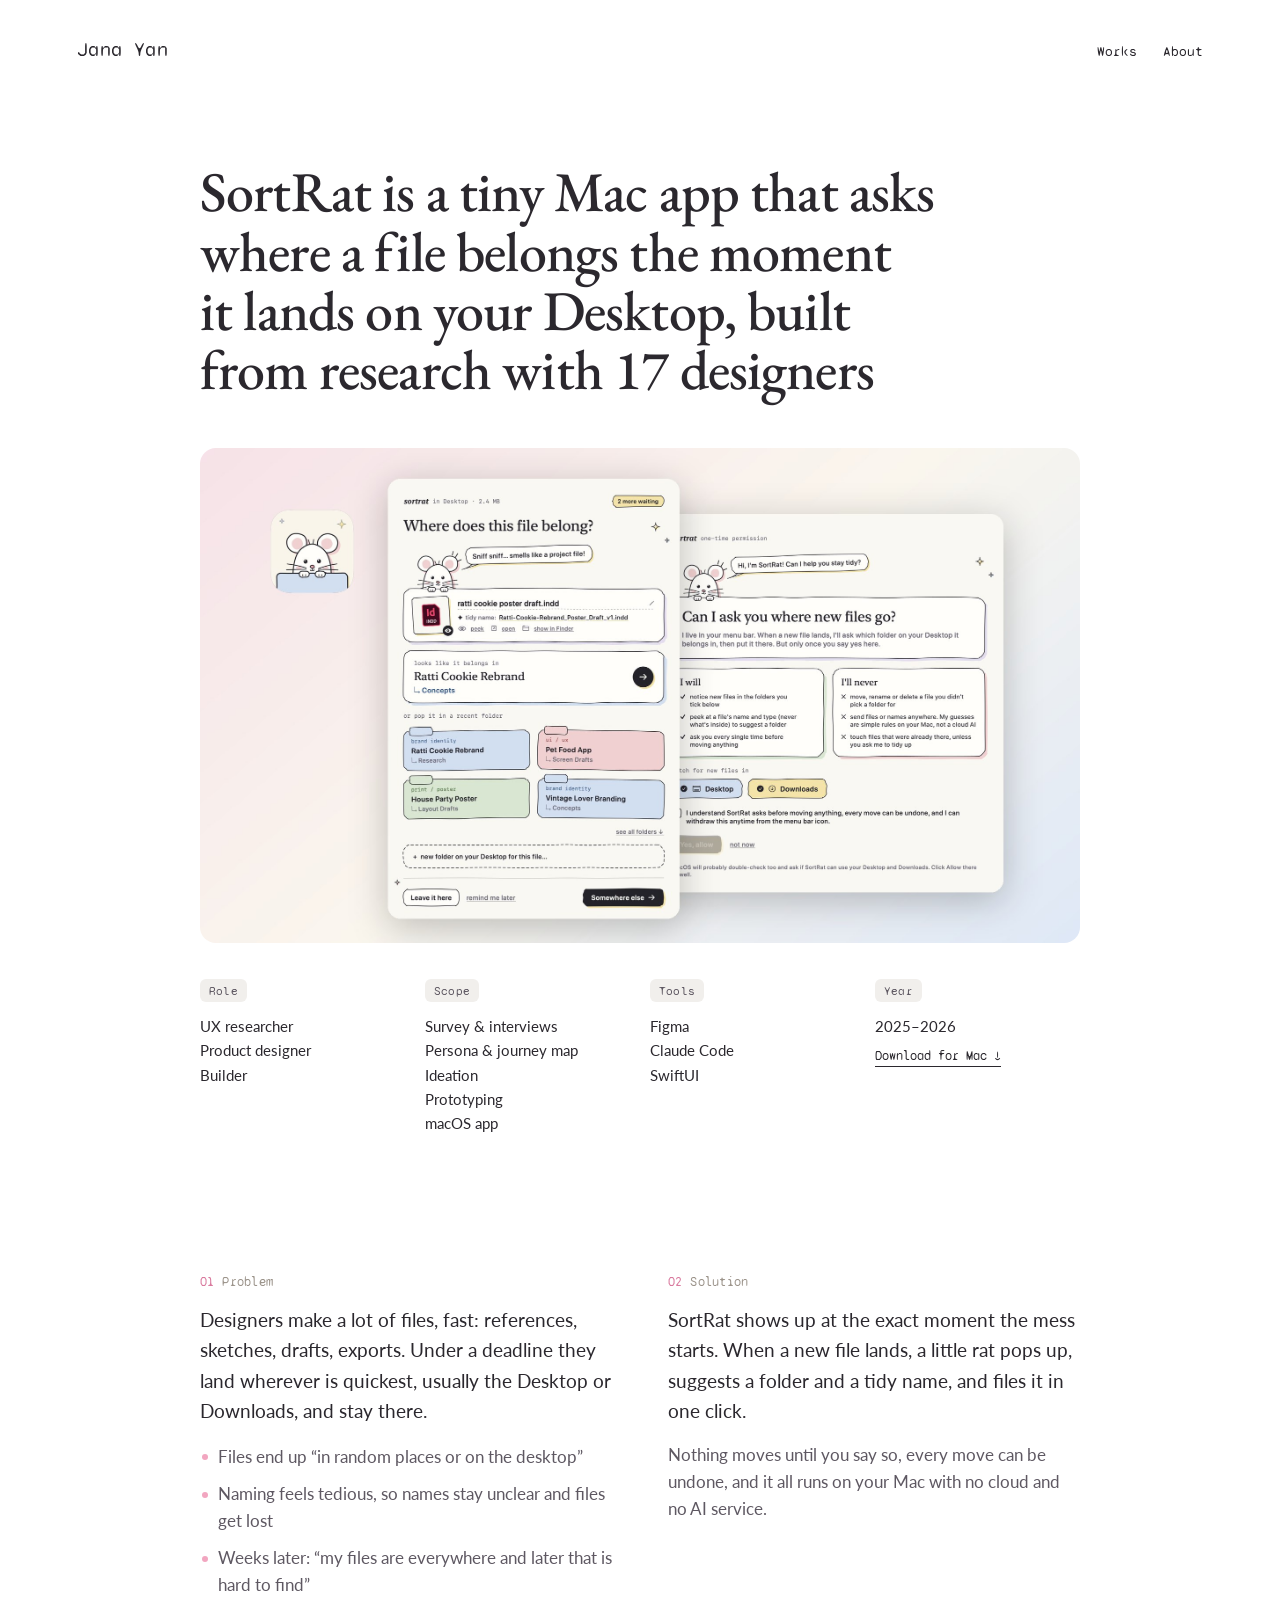
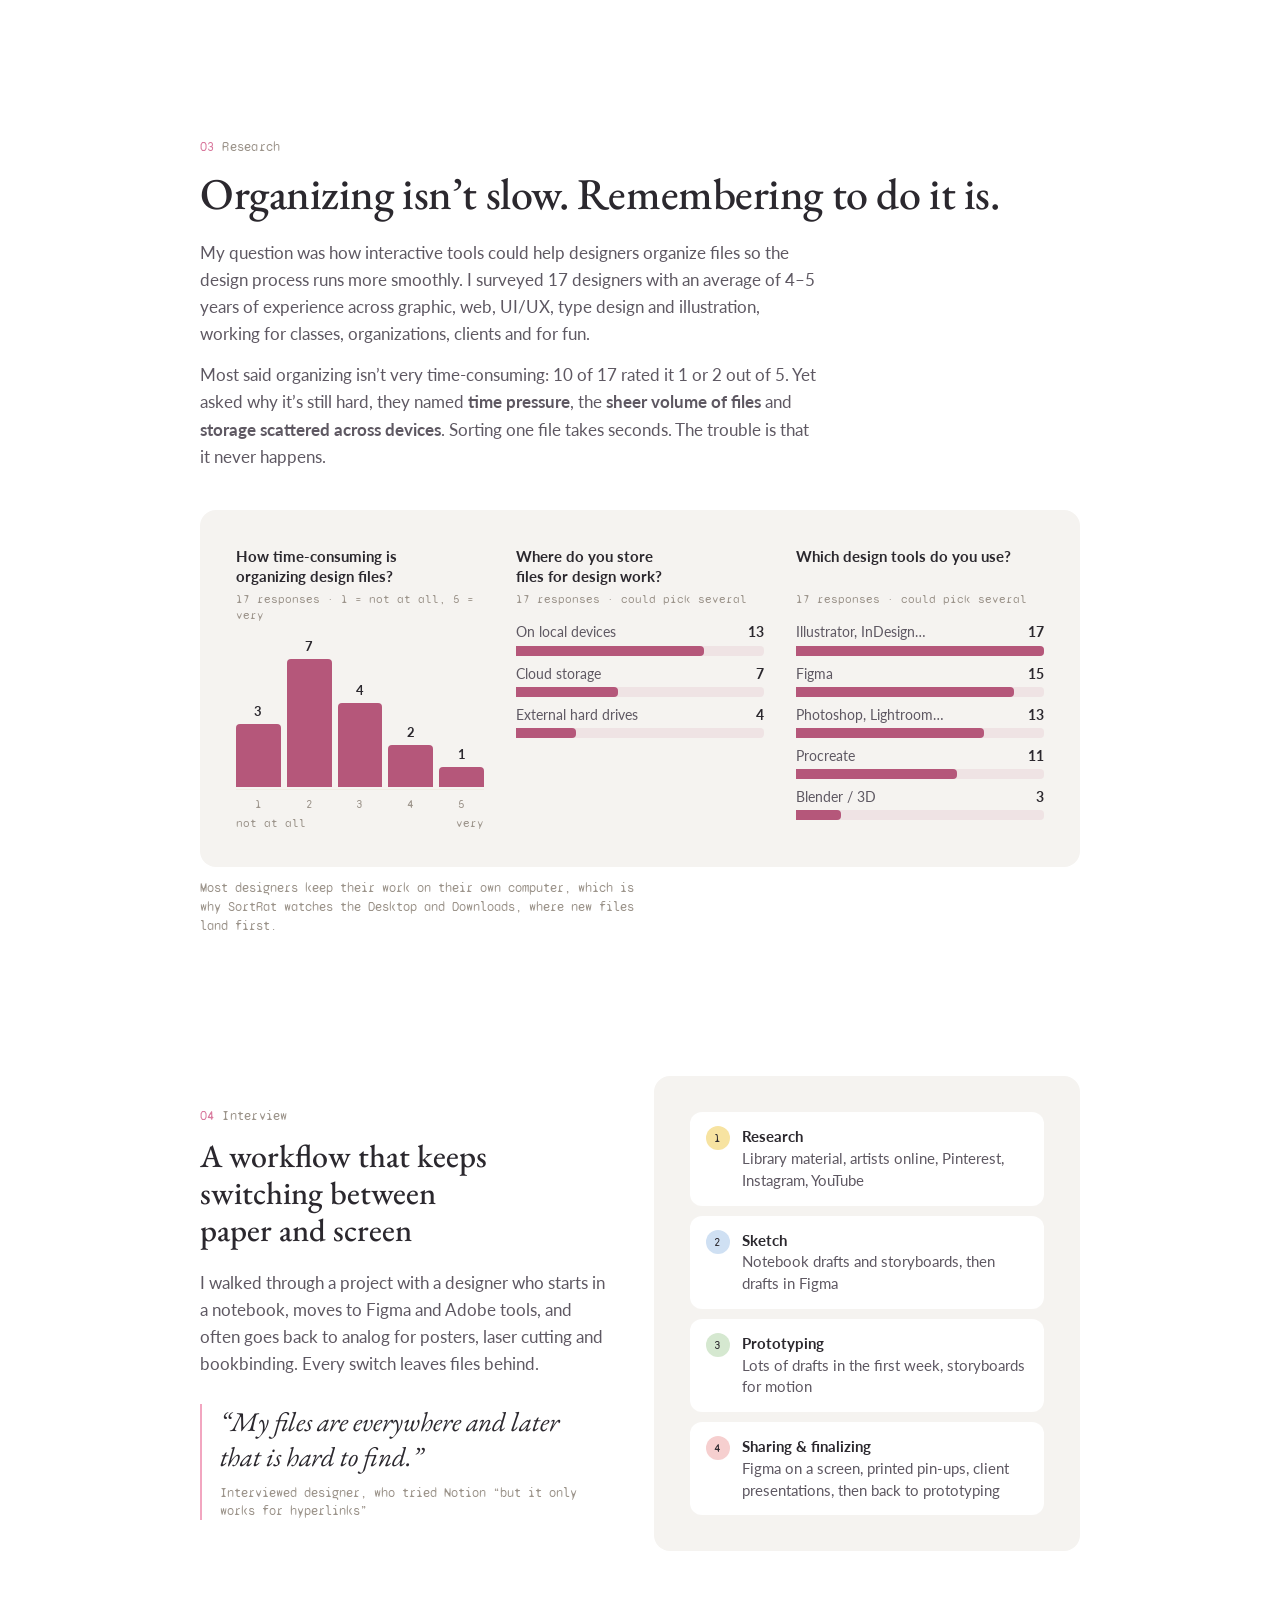
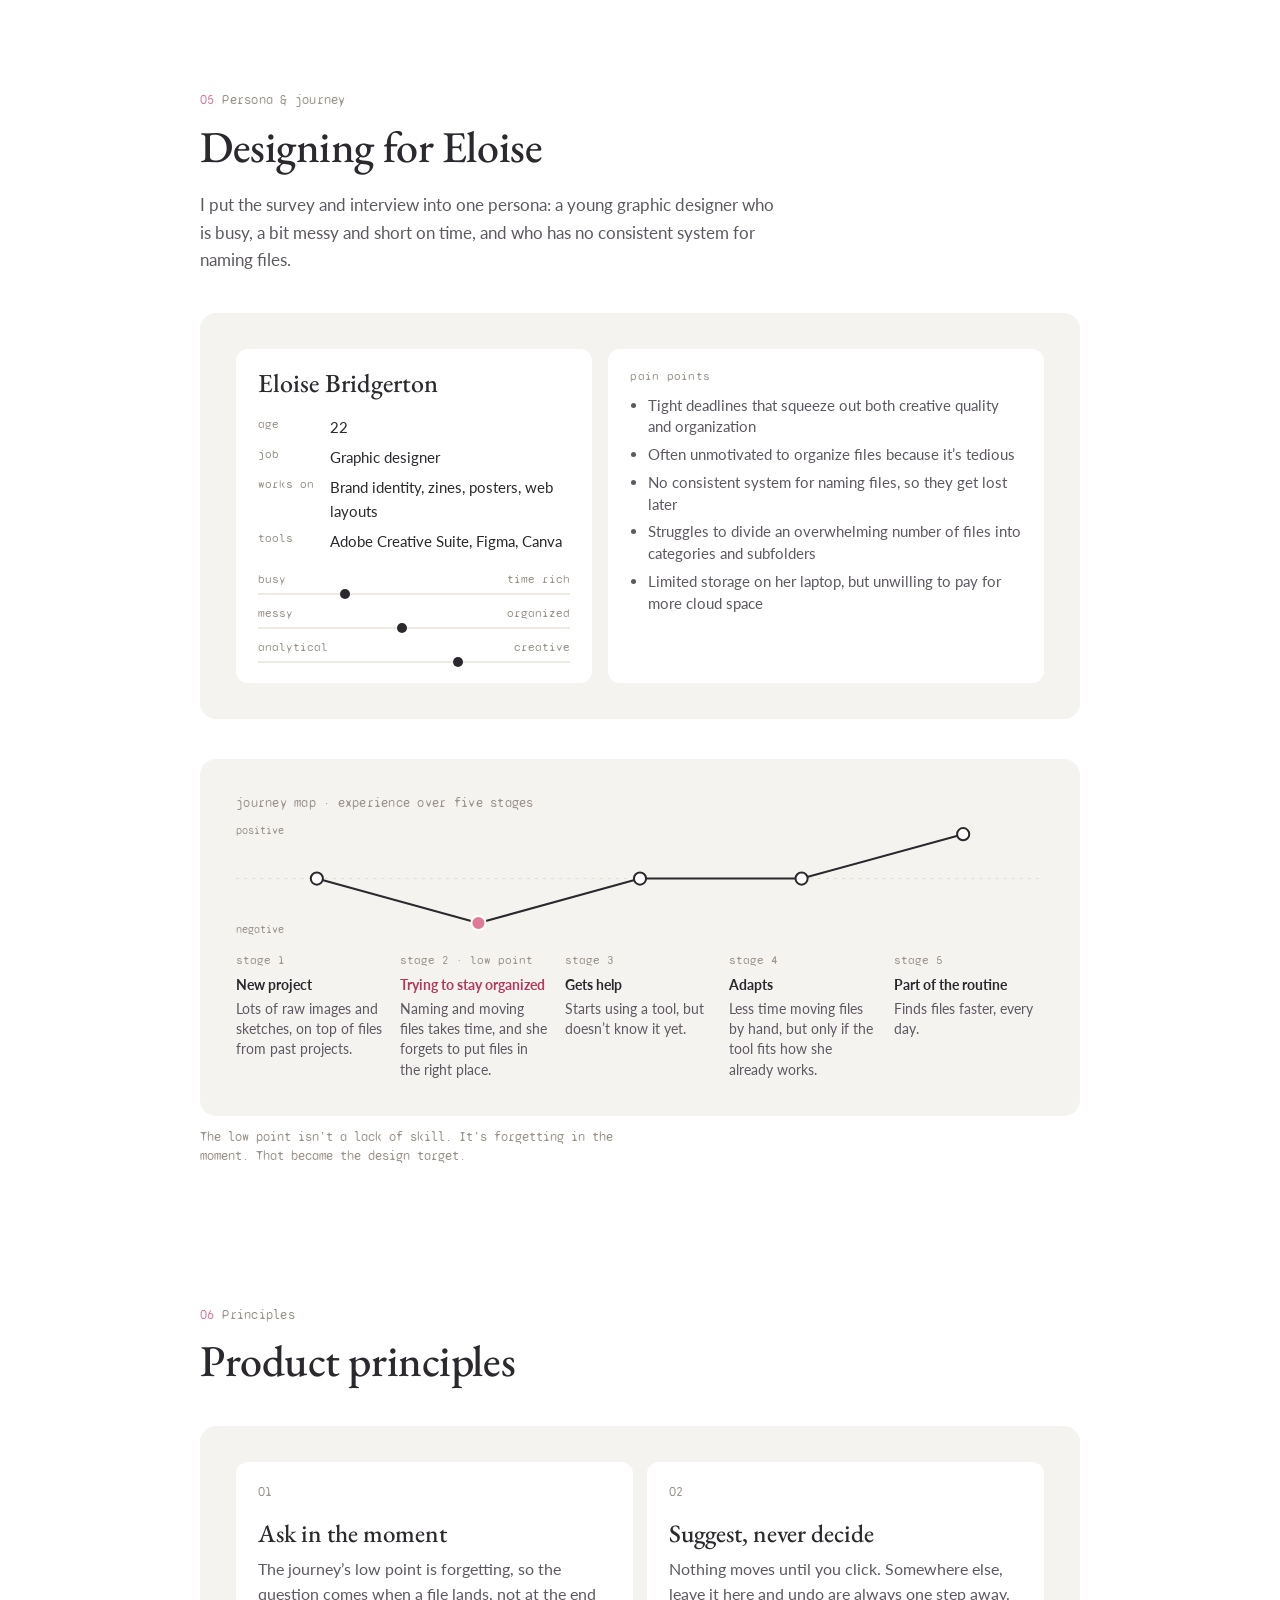
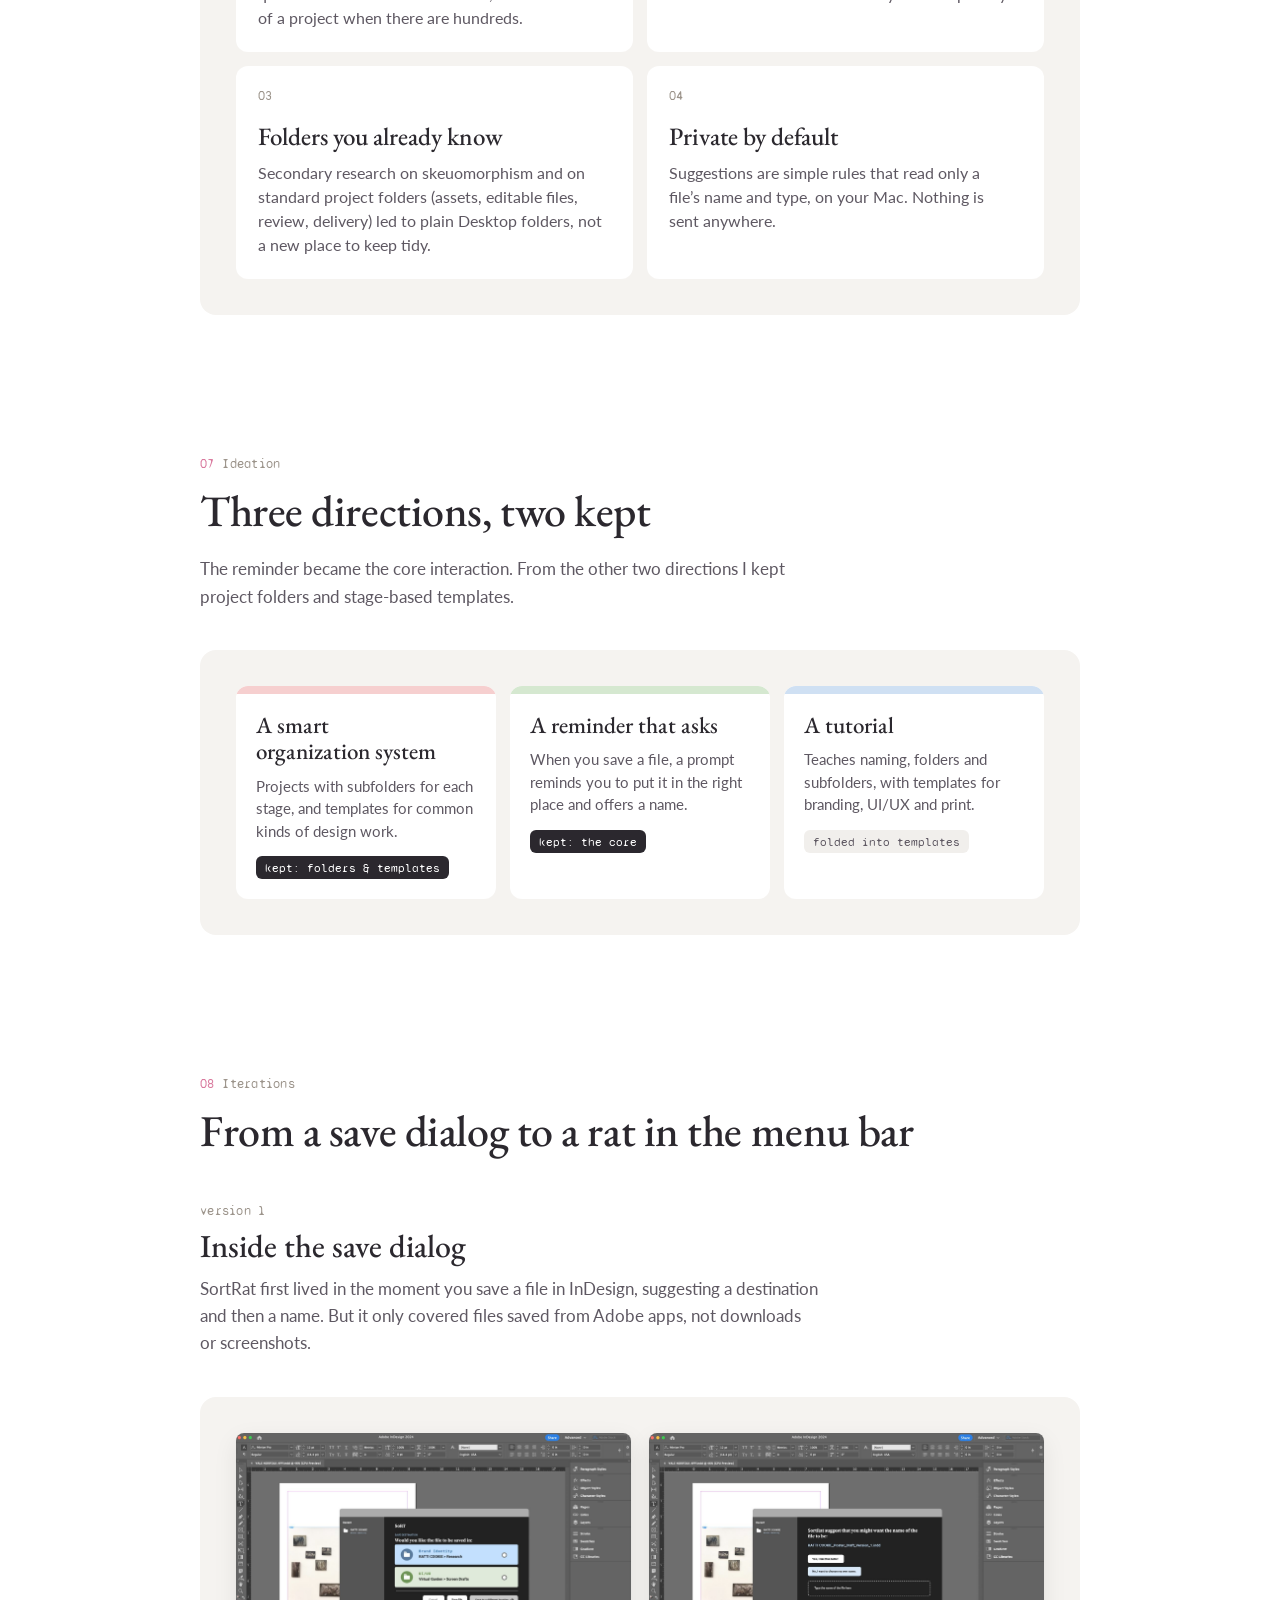
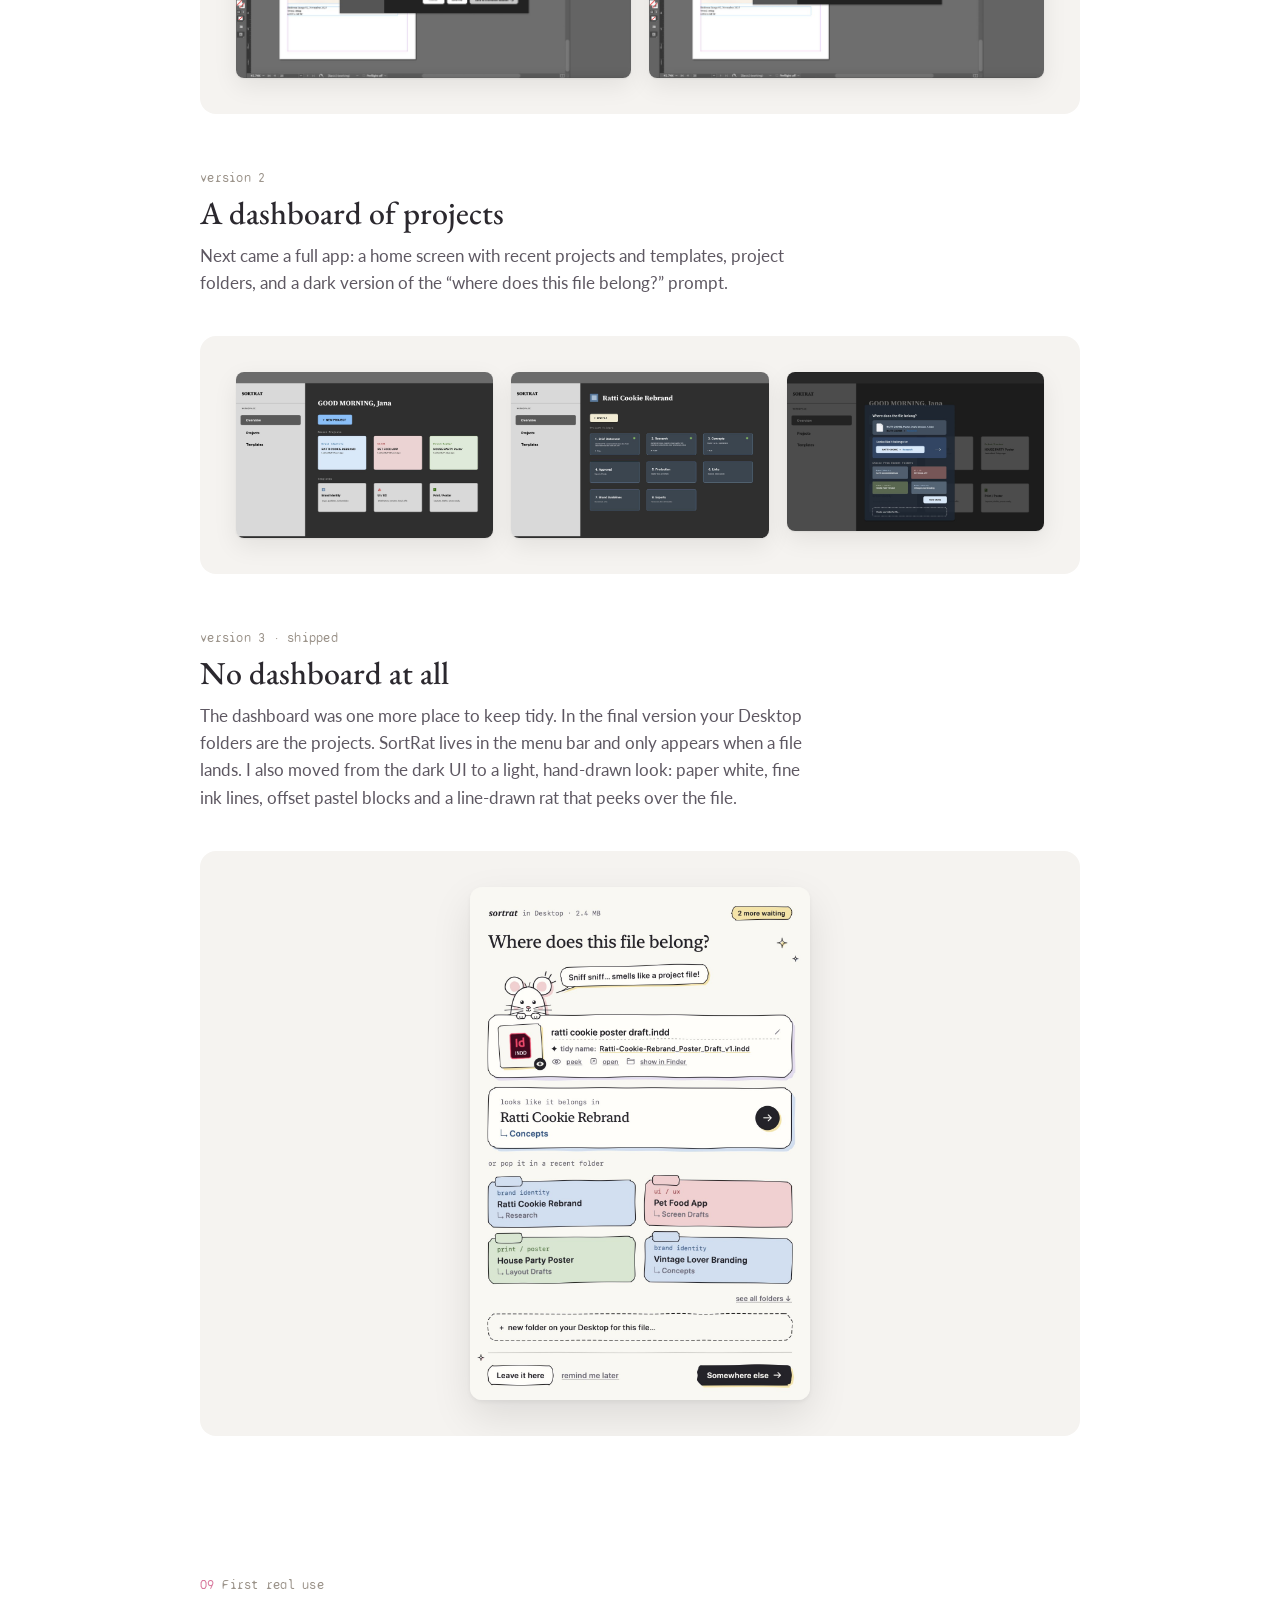
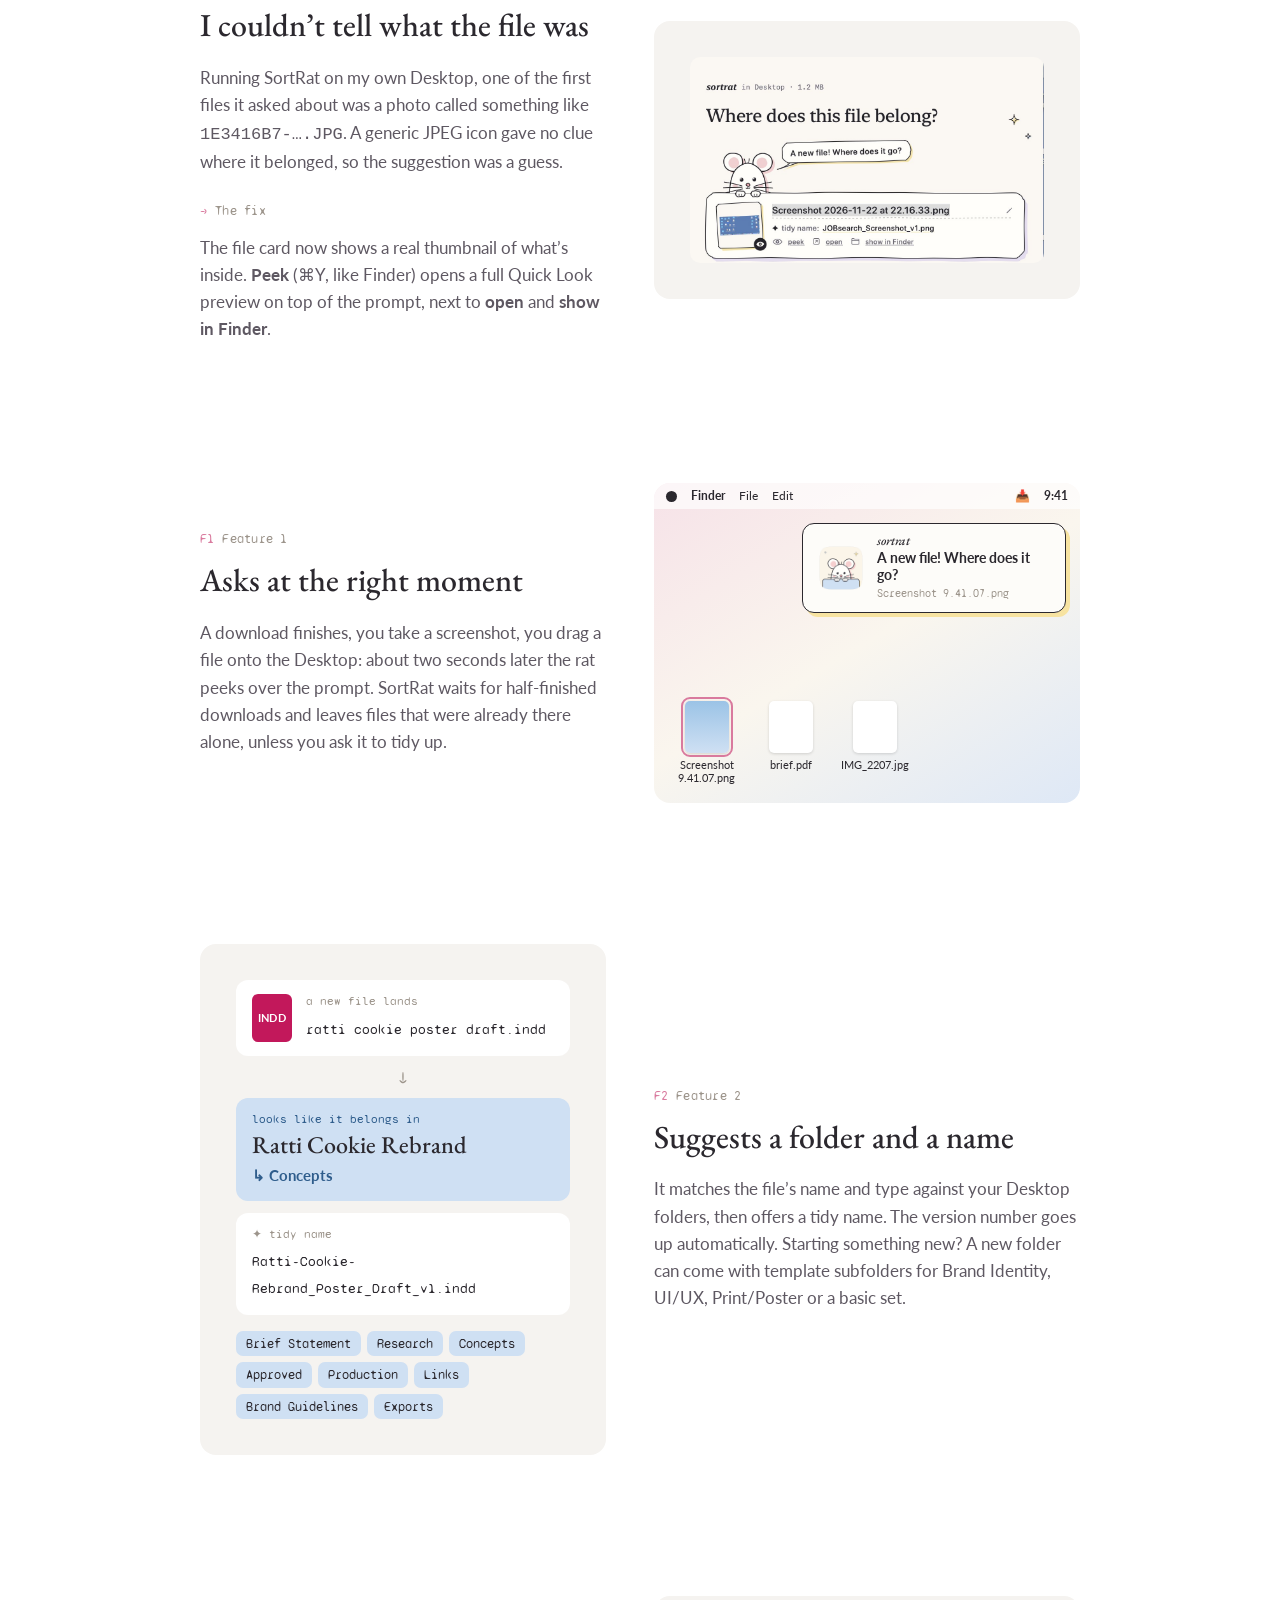
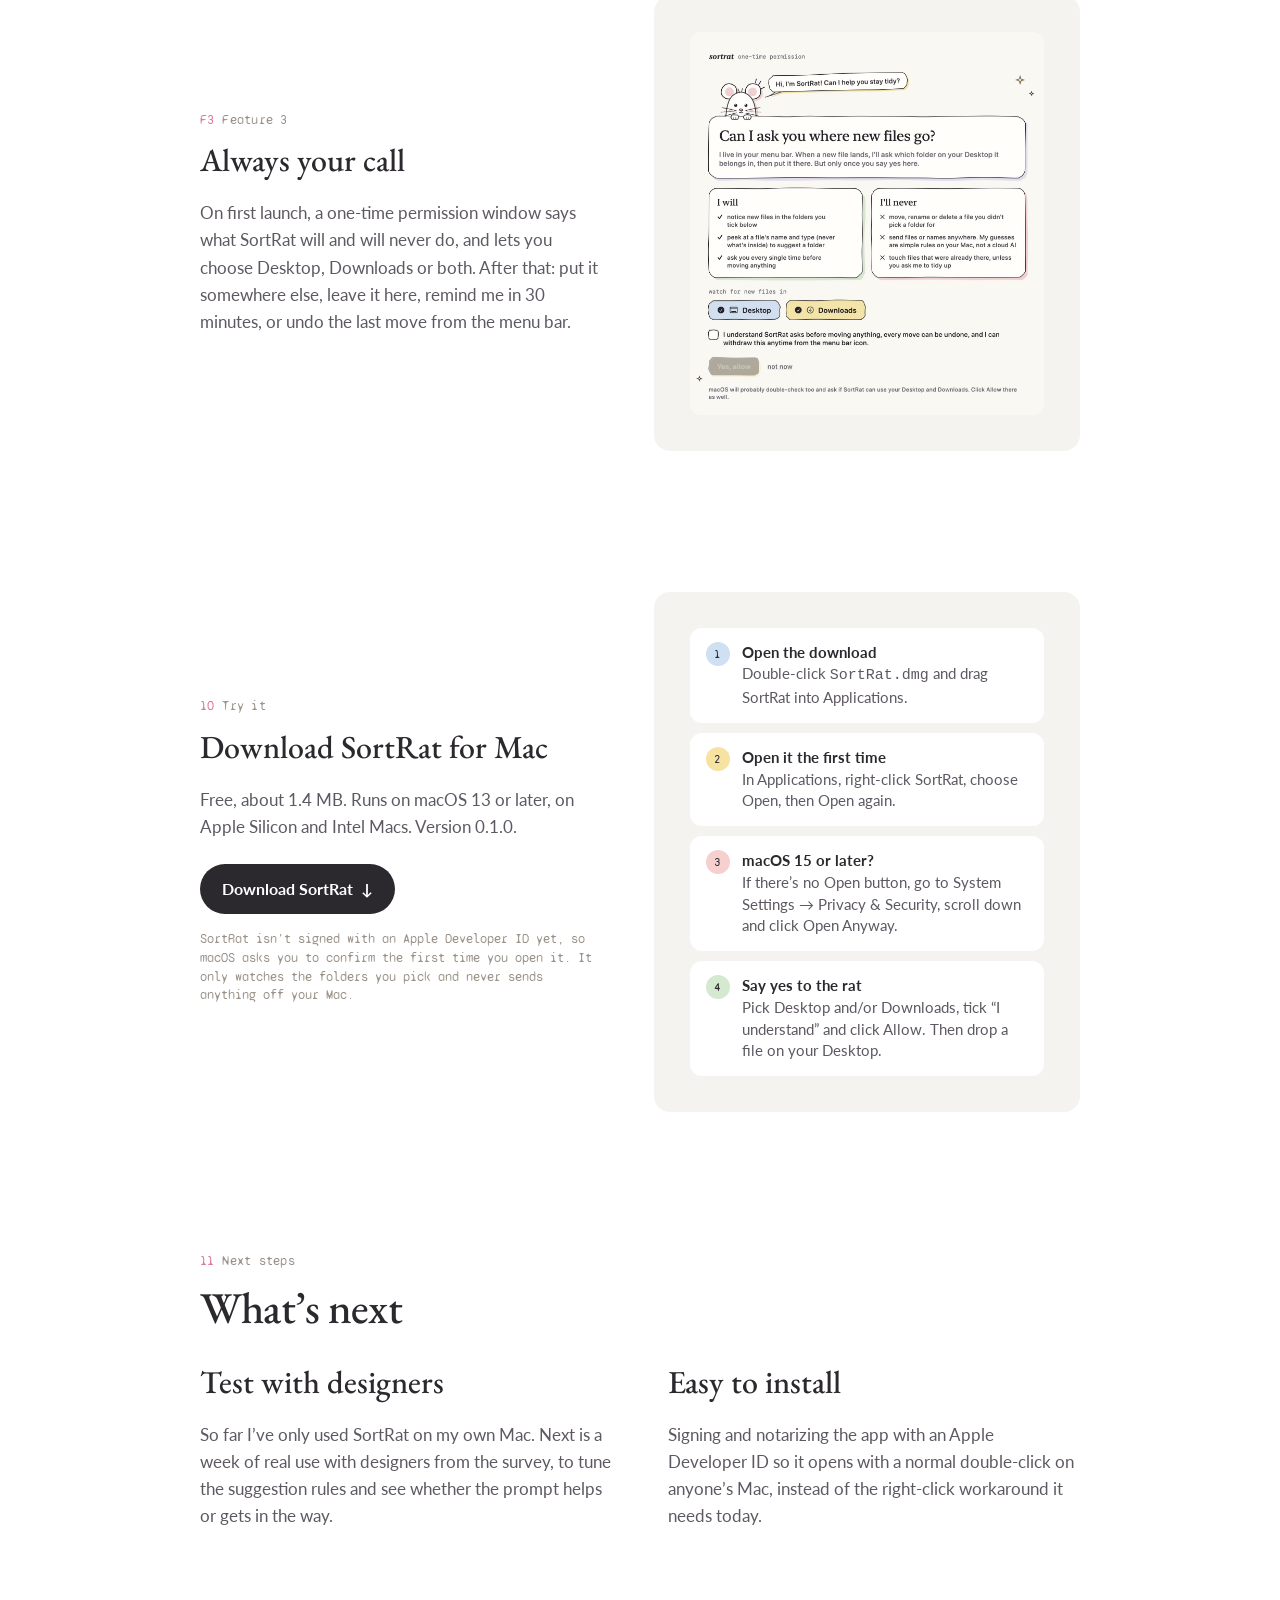
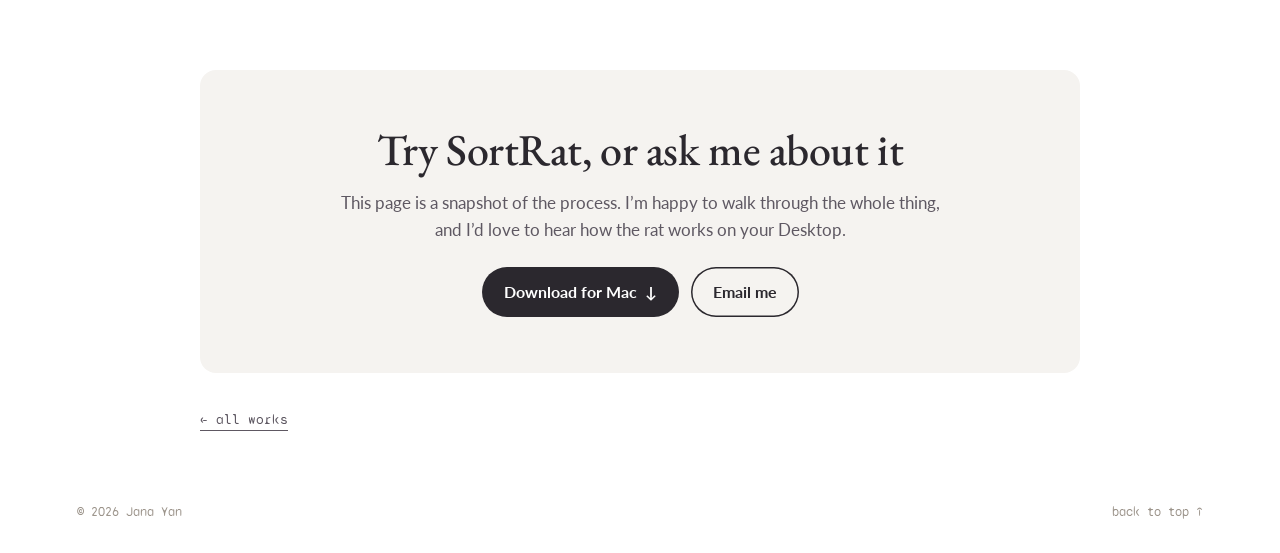
==== commit 3f0a7524: "Add Tack case study page and SortRat download - New tack/ case study page in the same layout as Sort" ====
--- a/sortrat/index.html
+++ b/sortrat/index.html
@@ -9,231 +9,7 @@
 <link rel="preconnect" href="https://fonts.googleapis.com">
 <link rel="preconnect" href="https://fonts.gstatic.com" crossorigin>
 <link rel="stylesheet" href="https://fonts.googleapis.com/css2?family=EB+Garamond:ital,wght@0,400;0,500;1,400&family=Lato:ital,wght@0,400;0,700;1,400&family=Syne+Mono&display=swap">
-<style>
-/* Case study layout: one centered reading column (max 880px). Hero sentence, a big media panel,
-   a Role / Scope / Tools / Year row, then sections that alternate text with grey media panels.
-   Same tokens and type as the home page (index.html). */
-:root {
-  color-scheme: light;
-  --paper: #FFFFFF;
-  --ink: #2B282E;
-  --soft: #5E5862;
-  --muted: #9C948B;
-  --rule: #EFEBE3;
-  --panel: #F5F3F0;
-  --chip: #F1EFEC;
-  --rose: #D97A9E;
-  --pink: #F2A6C0;
-  --green: #A3D4AE;
-  --yellow: #D8E59A;
-  --blue: #9BD3C2;
-  --lilac: #E7AFD0;
-  /* folder tints from the app's templates */
-  --t-blue: #CFE0F3; --t-pink: #F6CFCF; --t-green: #D5E8D0; --t-yellow: #F7E3A1;
-  --bar: #B5577A;
-  --serif: "EB Garamond", Garamond, "Times New Roman", serif;
-  --sans: "Lato", "Helvetica Neue", Arial, sans-serif;
-  --mono: "Syne Mono", "IBM Plex Mono", ui-monospace, Menlo, Consolas, monospace;
-}
-* { box-sizing: border-box; }
-html { scroll-behavior: smooth; }
-@media (prefers-reduced-motion: reduce) { html { scroll-behavior: auto; } }
-html, body { margin: 0; }
-body { background: var(--paper); color: var(--ink); font-family: var(--sans); font-size: 17px; line-height: 1.6; }
-::selection { background: color-mix(in srgb, var(--pink) 45%, transparent); }
-:focus-visible { outline: 1.5px dashed var(--rose); outline-offset: 4px; }
-a { color: inherit; }
-img { display: block; max-width: 100%; height: auto; }
-
-.wrap {
-  margin: 0 auto; max-width: 1400px;
-  padding-left: max(clamp(20px, 6vw, 112px), env(safe-area-inset-left, 0px));
-  padding-right: max(clamp(20px, 6vw, 112px), env(safe-area-inset-right, 0px));
-}
-.col { max-width: 880px; margin: 0 auto; }
-
-/* header (matches the home page) */
-.top .wrap { display: flex; justify-content: space-between; align-items: baseline; gap: 16px; padding-block: 40px 0; }
-.brand { font: 400 20px/1 var(--mono); letter-spacing: 0.02em; text-decoration: none; }
-.nav { display: flex; gap: 26px; font: 400 14px/1 var(--mono); }
-.nav a { text-decoration: none; }
-.nav a:hover, .brand:hover { color: var(--rose); }
-
-/* type */
-h1, h2, h3 { font-family: var(--serif); font-weight: 500; margin: 0; text-wrap: balance; }
-h1 { font-size: clamp(34px, 4.6vw, 56px); line-height: 1.06; letter-spacing: -0.015em; }
-h2 { font-size: clamp(30px, 3.5vw, 44px); line-height: 1.1; letter-spacing: -0.01em; }
-h3 { font-size: clamp(25px, 2.5vw, 32px); line-height: 1.15; }
-p { margin: 0; color: var(--soft); max-width: 62ch; text-wrap: pretty; }
-p + p { margin-top: 14px; }
-.k { display: block; font: 400 13px/1.3 var(--mono); color: var(--muted); letter-spacing: 0.02em; margin-bottom: 14px; }
-.k b { font-weight: 400; color: var(--rose); margin-right: .6em; }
-h2 + p, h3 + p, h2 + .lead { margin-top: 20px; }
-.lead { font-size: 19px; color: var(--ink); }
-q { quotes: "“" "”"; }
-blockquote { margin: 26px 0 0; padding: 0 0 0 18px; border-left: 2px solid var(--pink); font: italic 400 clamp(22px, 2.2vw, 27px)/1.3 var(--serif); color: var(--ink); max-width: 30ch; }
-blockquote cite { display: block; margin-top: 10px; font: 400 13px/1.4 var(--mono); font-style: normal; color: var(--muted); }
-ul.dots { margin: 16px 0 0; padding: 0; list-style: none; display: grid; gap: 10px; max-width: 62ch; }
-ul.dots li { position: relative; padding-left: 18px; color: var(--soft); }
-ul.dots li::before { content: ""; position: absolute; left: 2px; top: .7em; width: 6px; height: 6px; border-radius: 50%; background: var(--pink); }
-
-/* sections */
-.sec { margin-top: clamp(96px, 11vw, 150px); }
-.two { display: grid; grid-template-columns: repeat(2, minmax(0, 1fr)); gap: 40px 56px; }
-.split { display: grid; grid-template-columns: minmax(0, 1fr) minmax(0, 1.05fr); gap: 32px 48px; align-items: center; }
-.split.flip > :first-child { order: 2; }
-
-/* media panels */
-.panel { margin: 40px 0 0; border-radius: 16px; background: var(--panel); overflow: hidden; }
-.panel.pad { padding: clamp(16px, 3vw, 36px); }
-.panel img { width: 100%; }
-.split .panel { margin: 0; }
-figcaption, .cap { font: 400 13px/1.45 var(--mono); color: var(--muted); margin-top: 12px; }
-.shots { display: grid; gap: clamp(10px, 1.6vw, 18px); }
-.shots.n2 { grid-template-columns: repeat(2, minmax(0, 1fr)); }
-.shots.n3 { grid-template-columns: repeat(3, minmax(0, 1fr)); }
-.shots img { border-radius: 8px; box-shadow: 0 1px 2px rgb(0 0 0 / .06), 0 8px 24px rgb(0 0 0 / .08); }
-.phone { max-width: 340px; margin: 0 auto; border-radius: 12px; box-shadow: 0 2px 4px rgb(0 0 0 / .05), 0 16px 40px rgb(0 0 0 / .1); }
-
-/* hero */
-.hero { padding-top: clamp(56px, 8vw, 104px); }
-.hero .panel { margin-top: clamp(32px, 4vw, 48px); }
-.meta { display: grid; grid-template-columns: repeat(4, minmax(0, 1fr)); gap: 24px 20px; margin-top: 32px; }
-.meta h2 { display: inline-block; font: 400 12px/1 var(--mono); letter-spacing: .02em; padding: 6px 9px 5px; border-radius: 6px; background: var(--chip); color: var(--soft); }
-.meta ul { list-style: none; margin: 14px 0 0; padding: 0; display: grid; gap: 4px; font-size: 15px; line-height: 1.35; }
-
-/* charts: one series each, so one hue, values labelled on the bars */
-.charts { display: grid; grid-template-columns: repeat(3, minmax(0, 1fr)); gap: 28px 32px; }
-.chart h3 { font: 700 15px/1.35 var(--sans); color: var(--ink); min-height: 2.7em; }
-.chart .n { font: 400 12px/1.4 var(--mono); color: var(--muted); margin-top: 4px; }
-.bars { list-style: none; margin: 16px 0 0; padding: 0; display: grid; gap: 9px; }
-.bars li { display: grid; grid-template-columns: minmax(0, 1fr) auto; gap: 4px 10px; font-size: 14px; line-height: 1.3; color: var(--soft); }
-.bars .track { grid-column: 1 / -1; height: 10px; border-radius: 0 4px 4px 0; background: color-mix(in srgb, var(--bar) 10%, transparent); }
-.bars .fill { display: block; height: 100%; width: var(--v); border-radius: 0 4px 4px 0; background: var(--bar); }
-.bars b { font-weight: 700; color: var(--ink); font-variant-numeric: tabular-nums; }
-.bars li:hover .fill { background: color-mix(in srgb, var(--bar) 80%, black); }
-.cols { display: grid; grid-template-columns: repeat(5, minmax(0, 1fr)); gap: 6px; align-items: end; height: 150px; margin-top: 16px; padding-bottom: 2px; border-bottom: 1px solid var(--rule); }
-.cols div { display: flex; flex-direction: column; justify-content: flex-end; align-items: center; height: 100%; font: 700 13px/1 var(--sans); color: var(--ink); gap: 6px; }
-.cols span { display: block; width: 100%; height: var(--v); border-radius: 4px 4px 0 0; background: var(--bar); }
-.cols div:hover span { background: color-mix(in srgb, var(--bar) 80%, black); }
-.axis { display: grid; grid-template-columns: repeat(5, minmax(0, 1fr)); gap: 6px; text-align: center; font: 400 12px/1 var(--mono); color: var(--muted); margin-top: 8px; }
-.axis-note { display: flex; justify-content: space-between; font: 400 11.5px/1.3 var(--mono); color: var(--muted); margin-top: 6px; }
-
-/* workflow (interview) */
-.flow { list-style: none; margin: 0; padding: 0; display: grid; gap: 10px; counter-reset: s; }
-.flow li { counter-increment: s; position: relative; background: #fff; border-radius: 12px; padding: 14px 16px 14px 52px; font-size: 15px; line-height: 1.45; color: var(--soft); }
-.flow li::before { content: counter(s); position: absolute; left: 16px; top: 14px; width: 24px; height: 24px; border-radius: 50%; display: grid; place-items: center; font: 400 12px/1 var(--mono); color: var(--ink); background: var(--c, var(--t-blue)); }
-.flow b { display: block; color: var(--ink); font-weight: 700; }
-
-/* persona */
-.persona { display: grid; grid-template-columns: minmax(0, .9fr) minmax(0, 1.1fr); gap: 16px; }
-.card { background: #fff; border-radius: 12px; padding: 20px 22px; }
-.card h3 { font-size: 26px; }
-.card dl { display: grid; grid-template-columns: auto 1fr; gap: 6px 16px; margin: 16px 0 0; font-size: 15px; }
-.card dt { font: 400 12px/1.6 var(--mono); color: var(--muted); }
-.card dd { margin: 0; color: var(--ink); }
-.card h4 { margin: 0 0 10px; font: 400 12px/1.3 var(--mono); color: var(--muted); letter-spacing: .02em; }
-.card ul { margin: 0; padding: 0 0 0 18px; display: grid; gap: 6px; font-size: 15px; line-height: 1.45; color: var(--soft); }
-.sliders { display: grid; gap: 12px; margin-top: 20px; }
-.sl { display: grid; grid-template-columns: 1fr auto; font: 400 12px/1 var(--mono); color: var(--muted); }
-.sl i { grid-column: 1 / -1; position: relative; height: 2px; background: var(--rule); margin-top: 8px; }
-.sl i::after { content: ""; position: absolute; top: -4px; left: calc(var(--p) - 5px); width: 10px; height: 10px; border-radius: 50%; background: var(--ink); }
-
-/* journey */
-.journey { position: relative; }
-.journey svg { display: block; width: 100%; height: auto; overflow: visible; }
-.stages { list-style: none; margin: 0; padding: 0; display: grid; grid-template-columns: repeat(5, minmax(0, 1fr)); gap: 14px; }
-.stages li { font-size: 14px; line-height: 1.45; color: var(--soft); }
-.stages b { display: block; font: 400 12px/1.3 var(--mono); color: var(--muted); margin-bottom: 6px; }
-.stages strong { display: block; color: var(--ink); font-weight: 700; margin-bottom: 4px; }
-.stages .low strong { color: #B23A5E; }
-
-/* principles / ideation cards */
-.grid2 { display: grid; grid-template-columns: repeat(2, minmax(0, 1fr)); gap: 14px; }
-.grid3 { display: grid; grid-template-columns: repeat(3, minmax(0, 1fr)); gap: 14px; }
-.pr { background: #fff; border-radius: 12px; padding: 22px; }
-.pr .k { margin-bottom: 18px; }
-.pr h3 { font-size: 25px; }
-.pr p { margin-top: 10px; font-size: 15.5px; line-height: 1.55; }
-.idea { background: #fff; border-radius: 12px; overflow: hidden; display: flex; flex-direction: column; }
-.idea .sw { height: 8px; background: var(--c); }
-.idea div { padding: 18px 20px 20px; }
-.idea h3 { font-size: 23px; }
-.idea p { margin-top: 10px; font-size: 15px; line-height: 1.5; }
-.tagk { display: inline-block; margin-top: 14px; font: 400 12px/1 var(--mono); padding: 6px 9px 5px; border-radius: 6px; background: var(--chip); color: var(--soft); }
-.tagk.on { background: var(--ink); color: #fff; }
-
-/* iterations */
-.iter { margin-top: 48px; }
-.iter + .iter { margin-top: 56px; }
-.iter .k { margin-bottom: 8px; }
-.iter h3 + p { margin-top: 10px; }
-
-/* feature 2: suggestion demo */
-.demo { display: grid; gap: 12px; }
-.file { display: flex; align-items: center; gap: 14px; background: #fff; border-radius: 12px; padding: 14px 16px; }
-.file .ic { flex: none; width: 40px; height: 48px; border-radius: 6px; display: grid; place-items: center; font: 700 11px/1 var(--sans); color: #fff; background: #C2185B; letter-spacing: .02em; }
-.file code, .demo code { font: 400 14px/1.4 var(--mono); color: var(--ink); word-break: break-word; }
-.file small { display: block; font: 400 12px/1.3 var(--mono); color: var(--muted); margin-bottom: 4px; }
-.arrow { font: 400 18px/1 var(--mono); color: var(--muted); text-align: center; }
-.dest { background: var(--t-blue); border-radius: 12px; padding: 14px 16px; }
-.dest small { display: block; font: 400 12px/1.3 var(--mono); color: #2F5D8C; margin-bottom: 4px; }
-.dest span { font: 500 24px/1.15 var(--serif); }
-.dest em { display: block; font-style: normal; font-weight: 700; color: #2F5D8C; font-size: 15px; margin-top: 2px; }
-.tmpl { display: flex; flex-wrap: wrap; gap: 6px; margin-top: 4px; }
-.tmpl span { font: 400 12.5px/1 var(--mono); padding: 7px 10px 6px; border-radius: 7px; background: var(--c); color: var(--ink); }
-
-/* feature 1: desktop illustration */
-.desk { position: relative; aspect-ratio: 4 / 3; background: linear-gradient(150deg, #F6E2E8, #FAF6EE 50%, #DEE8F6); }
-.desk .bar { display: flex; align-items: center; gap: 14px; height: 26px; padding: 0 12px; background: rgb(255 255 255 / .7); font: 400 12px/1 var(--sans); color: var(--ink); }
-.desk .bar span:first-child { width: 11px; height: 11px; border-radius: 50%; background: var(--ink); }
-.desk .bar span:nth-child(2) { font-weight: 700; }
-.desk .bar i { margin-left: auto; font-style: normal; }
-.desk .pop { position: absolute; top: 40px; right: 14px; width: min(62%, 280px); display: flex; gap: 10px; align-items: center; padding: 10px 12px; border-radius: 12px; background: #FDFCF9; border: 1.5px solid var(--ink); box-shadow: 4px 4px 0 var(--t-yellow); }
-.desk .pop img { width: 52px; height: 52px; flex: none; }
-.desk .pop small { display: block; font: italic 500 13px/1 var(--serif); }
-.desk .pop strong { display: block; font-size: 13.5px; line-height: 1.25; margin-top: 3px; }
-.desk .pop em { display: block; font: 400 11px/1.3 var(--mono); font-style: normal; color: var(--muted); margin-top: 3px; }
-.desk .files { position: absolute; left: 18px; bottom: 18px; display: flex; gap: 14px; }
-.desk .f { width: 70px; padding-top: 58px; position: relative; font: 400 10.5px/1.25 var(--sans); text-align: center; color: var(--ink); }
-.desk .f::before { content: ""; position: absolute; top: 0; left: 13px; width: 44px; height: 52px; border-radius: 5px; background: #fff; box-shadow: 0 1px 3px rgb(0 0 0 / .15); }
-.desk .f.new::before { background: linear-gradient(#9BC3E6, #CFE0F3); outline: 2px solid var(--rose); outline-offset: 2px; }
-@media (prefers-reduced-motion: no-preference) {
-  .desk .pop { animation: pop 4s ease-in-out infinite; }
-  @keyframes pop { 0%, 12% { opacity: 0; transform: translateY(-8px); } 22%, 88% { opacity: 1; transform: none; } 100% { opacity: 0; } }
-}
-
-/* closing */
-.end { margin-top: clamp(96px, 11vw, 150px); padding: clamp(28px, 5vw, 56px); border-radius: 16px; background: var(--panel); text-align: center; }
-.end p { margin: 14px auto 0; }
-.btn { display: inline-flex; align-items: center; gap: 8px; margin-top: 24px; padding: 12px 22px; border-radius: 999px; background: var(--ink); color: #fff; text-decoration: none; font-weight: 700; font-size: 16px; transition: background-color .15s; }
-.btn:hover { background: var(--rose); }
-.back { display: inline-block; margin-top: 40px; font: 400 14px/1 var(--mono); color: var(--soft); text-decoration: none; border-bottom: 1px solid currentColor; padding-bottom: 3px; }
-.back:hover { color: var(--rose); }
-
-footer .wrap { display: flex; justify-content: space-between; gap: 12px; padding-block: 72px 34px; font: 400 13px/1.4 var(--mono); color: var(--muted); }
-footer a { text-decoration: none; }
-
-@media (max-width: 900px) {
-  .charts { grid-template-columns: minmax(0, 1fr); gap: 36px; }
-  .chart h3 { min-height: 0; }
-  .grid3 { grid-template-columns: minmax(0, 1fr); }
-  .stages { grid-template-columns: minmax(0, 1fr); gap: 16px; }
-  .journey svg { display: none; }
-  .stages li { padding-left: 14px; border-left: 2px solid var(--rule); }
-  .stages .low { border-left-color: #E07A99; }
-}
-@media (max-width: 760px) {
-  .two, .split, .persona, .grid2 { grid-template-columns: minmax(0, 1fr); }
-  .split.flip > :first-child { order: 0; }
-  .meta { grid-template-columns: repeat(2, minmax(0, 1fr)); }
-  .shots.n3 { grid-template-columns: minmax(0, 1fr); }
-}
-@media (max-width: 480px) {
-  .shots.n2 { grid-template-columns: minmax(0, 1fr); }
-  .nav { gap: 18px; }
-}
-</style>
+<link rel="stylesheet" href="../case.css">
 </head>
 <body>
 
@@ -257,7 +33,7 @@
       <div><h2>Role</h2><ul><li>UX researcher</li><li>Product designer</li><li>Builder</li></ul></div>
       <div><h2>Scope</h2><ul><li>Survey &amp; interviews</li><li>Persona &amp; journey map</li><li>Ideation</li><li>Prototyping</li><li>macOS app</li></ul></div>
       <div><h2>Tools</h2><ul><li>Figma</li><li>Claude Code</li><li>SwiftUI</li></ul></div>
-      <div><h2>Year</h2><ul><li>2025–2026</li></ul></div>
+      <div><h2>Year</h2><ul><li>2025–2026</li></ul><a class="live" href="#try">Download for Mac ↓</a></div>
     </div>
   </section>
 
@@ -506,9 +282,28 @@
     <figure class="panel pad"><img src="consent.jpg" width="1360" height="1470" loading="lazy" alt="SortRat's one-time permission window: Can I ask you where new files go?, with I will and I'll never lists and Desktop and Downloads toggles" style="border-radius:10px"></figure>
   </section>
 
+  <!-- ===== try it ===== -->
+  <section class="sec split" id="try" aria-labelledby="try-h">
+    <div>
+      <span class="k"><b>10</b>Try it</span>
+      <h3 id="try-h">Download SortRat for Mac</h3>
+      <p>Free, about 1.4 MB. Runs on macOS 13 or later, on Apple Silicon and Intel Macs. Version 0.1.0.</p>
+      <a class="btn" href="SortRat.dmg" download>Download SortRat <span aria-hidden="true">↓</span></a>
+      <p class="cap" style="margin-top:16px">SortRat isn’t signed with an Apple Developer ID yet, so macOS asks you to confirm the first time you open it. It only watches the folders you pick and never sends anything off your Mac.</p>
+    </div>
+    <div class="panel pad">
+      <ol class="flow" aria-label="How to install">
+        <li style="--c:var(--t-blue)"><b>Open the download</b>Double-click <code>SortRat.dmg</code> and drag SortRat into Applications.</li>
+        <li style="--c:var(--t-yellow)"><b>Open it the first time</b>In Applications, right-click SortRat, choose Open, then Open again.</li>
+        <li style="--c:var(--t-pink)"><b>macOS 15 or later?</b>If there’s no Open button, go to System Settings → Privacy &amp; Security, scroll down and click Open Anyway.</li>
+        <li style="--c:var(--t-green)"><b>Say yes to the rat</b>Pick Desktop and/or Downloads, tick “I understand” and click Allow. Then drop a file on your Desktop.</li>
+      </ol>
+    </div>
+  </section>
+
   <!-- ===== next steps ===== -->
   <section class="sec" aria-labelledby="n-h">
-    <span class="k"><b>10</b>Next steps</span>
+    <span class="k"><b>11</b>Next steps</span>
     <h2 id="n-h">What’s next</h2>
     <div class="two" style="margin-top:32px">
       <div><h3>Test with designers</h3><p>So far I’ve only used SortRat on my own Mac. Next is a week of real use with designers from the survey, to tune the suggestion rules and see whether the prompt helps or gets in the way.</p></div>
@@ -517,9 +312,10 @@
   </section>
 
   <section class="end" aria-label="Contact">
-    <h2>Want the full research or to try SortRat?</h2>
-    <p>This page is a snapshot of the process. I’m happy to walk through the whole thing.</p>
-    <a class="btn" href="mailto:yanjana002@gmail.com">Email me <span aria-hidden="true">→</span></a>
+    <h2>Try SortRat, or ask me about it</h2>
+    <p>This page is a snapshot of the process. I’m happy to walk through the whole thing, and I’d love to hear how the rat works on your Desktop.</p>
+    <a class="btn" href="SortRat.dmg" download>Download for Mac <span aria-hidden="true">↓</span></a>
+    <a class="btn ghost" href="mailto:yanjana002@gmail.com">Email me</a>
   </section>
 
   <a class="back" href="../#works">← all works</a>
--- a/case.css
+++ b/case.css
@@ -0,0 +1,249 @@
+/* Shared case study layout (sortrat/, tack/): one centered reading column (max 880px). Hero sentence, a big media panel,
+   a Role / Scope / Tools / Year row, then sections that alternate text with grey media panels.
+   Same tokens and type as the home page (index.html). */
+:root {
+  color-scheme: light;
+  --paper: #FFFFFF;
+  --ink: #2B282E;
+  --soft: #5E5862;
+  --muted: #9C948B;
+  --rule: #EFEBE3;
+  --panel: #F5F3F0;
+  --chip: #F1EFEC;
+  --rose: #D97A9E;
+  --pink: #F2A6C0;
+  --green: #A3D4AE;
+  --yellow: #D8E59A;
+  --blue: #9BD3C2;
+  --lilac: #E7AFD0;
+  /* folder tints from the app's templates */
+  --t-blue: #CFE0F3; --t-pink: #F6CFCF; --t-green: #D5E8D0; --t-yellow: #F7E3A1;
+  --bar: #B5577A;
+  --serif: "EB Garamond", Garamond, "Times New Roman", serif;
+  --sans: "Lato", "Helvetica Neue", Arial, sans-serif;
+  --mono: "Syne Mono", "IBM Plex Mono", ui-monospace, Menlo, Consolas, monospace;
+}
+* { box-sizing: border-box; }
+html { scroll-behavior: smooth; }
+@media (prefers-reduced-motion: reduce) { html { scroll-behavior: auto; } }
+html, body { margin: 0; }
+body { background: var(--paper); color: var(--ink); font-family: var(--sans); font-size: 17px; line-height: 1.6; }
+::selection { background: color-mix(in srgb, var(--pink) 45%, transparent); }
+:focus-visible { outline: 1.5px dashed var(--rose); outline-offset: 4px; }
+a { color: inherit; }
+img { display: block; max-width: 100%; height: auto; }
+
+.wrap {
+  margin: 0 auto; max-width: 1400px;
+  padding-left: max(clamp(20px, 6vw, 112px), env(safe-area-inset-left, 0px));
+  padding-right: max(clamp(20px, 6vw, 112px), env(safe-area-inset-right, 0px));
+}
+.col { max-width: 880px; margin: 0 auto; }
+
+/* header (matches the home page) */
+.top .wrap { display: flex; justify-content: space-between; align-items: baseline; gap: 16px; padding-block: 40px 0; }
+.brand { font: 400 20px/1 var(--mono); letter-spacing: 0.02em; text-decoration: none; }
+.nav { display: flex; gap: 26px; font: 400 14px/1 var(--mono); }
+.nav a { text-decoration: none; }
+.nav a:hover, .brand:hover { color: var(--rose); }
+
+/* type */
+h1, h2, h3 { font-family: var(--serif); font-weight: 500; margin: 0; text-wrap: balance; }
+h1 { font-size: clamp(34px, 4.6vw, 56px); line-height: 1.06; letter-spacing: -0.015em; }
+h2 { font-size: clamp(30px, 3.5vw, 44px); line-height: 1.1; letter-spacing: -0.01em; }
+h3 { font-size: clamp(25px, 2.5vw, 32px); line-height: 1.15; }
+p { margin: 0; color: var(--soft); max-width: 62ch; text-wrap: pretty; }
+p + p { margin-top: 14px; }
+.k { display: block; font: 400 13px/1.3 var(--mono); color: var(--muted); letter-spacing: 0.02em; margin-bottom: 14px; }
+.k b { font-weight: 400; color: var(--rose); margin-right: .6em; }
+h2 + p, h3 + p, h2 + .lead { margin-top: 20px; }
+.lead { font-size: 19px; color: var(--ink); }
+q { quotes: "“" "”"; }
+blockquote { margin: 26px 0 0; padding: 0 0 0 18px; border-left: 2px solid var(--pink); font: italic 400 clamp(22px, 2.2vw, 27px)/1.3 var(--serif); color: var(--ink); max-width: 30ch; }
+blockquote cite { display: block; margin-top: 10px; font: 400 13px/1.4 var(--mono); font-style: normal; color: var(--muted); }
+ul.dots { margin: 16px 0 0; padding: 0; list-style: none; display: grid; gap: 10px; max-width: 62ch; }
+ul.dots li { position: relative; padding-left: 18px; color: var(--soft); }
+ul.dots li::before { content: ""; position: absolute; left: 2px; top: .7em; width: 6px; height: 6px; border-radius: 50%; background: var(--pink); }
+
+/* sections */
+.sec { margin-top: clamp(96px, 11vw, 150px); }
+.two { display: grid; grid-template-columns: repeat(2, minmax(0, 1fr)); gap: 40px 56px; }
+.split { display: grid; grid-template-columns: minmax(0, 1fr) minmax(0, 1.05fr); gap: 32px 48px; align-items: center; }
+.split.flip > :first-child { order: 2; }
+
+/* media panels */
+.panel { margin: 40px 0 0; border-radius: 16px; background: var(--panel); overflow: hidden; }
+.panel.pad { padding: clamp(16px, 3vw, 36px); }
+.panel img { width: 100%; }
+.split .panel { margin: 0; }
+figcaption, .cap { font: 400 13px/1.45 var(--mono); color: var(--muted); margin-top: 12px; }
+.shots { display: grid; gap: clamp(10px, 1.6vw, 18px); }
+.shots.n2 { grid-template-columns: repeat(2, minmax(0, 1fr)); }
+.shots.n3 { grid-template-columns: repeat(3, minmax(0, 1fr)); }
+.shots img { border-radius: 8px; box-shadow: 0 1px 2px rgb(0 0 0 / .06), 0 8px 24px rgb(0 0 0 / .08); }
+.phone { max-width: 340px; margin: 0 auto; border-radius: 12px; box-shadow: 0 2px 4px rgb(0 0 0 / .05), 0 16px 40px rgb(0 0 0 / .1); }
+
+/* hero */
+.hero { padding-top: clamp(56px, 8vw, 104px); }
+.hero .panel { margin-top: clamp(32px, 4vw, 48px); }
+.meta { display: grid; grid-template-columns: repeat(4, minmax(0, 1fr)); gap: 24px 20px; margin-top: 32px; }
+.meta h2 { display: inline-block; font: 400 12px/1 var(--mono); letter-spacing: .02em; padding: 6px 9px 5px; border-radius: 6px; background: var(--chip); color: var(--soft); }
+.meta ul { list-style: none; margin: 14px 0 0; padding: 0; display: grid; gap: 4px; font-size: 15px; line-height: 1.35; }
+
+/* charts: one series each, so one hue, values labelled on the bars */
+.charts { display: grid; grid-template-columns: repeat(3, minmax(0, 1fr)); gap: 28px 32px; }
+.chart h3 { font: 700 15px/1.35 var(--sans); color: var(--ink); min-height: 2.7em; }
+.chart .n { font: 400 12px/1.4 var(--mono); color: var(--muted); margin-top: 4px; }
+.bars { list-style: none; margin: 16px 0 0; padding: 0; display: grid; gap: 9px; }
+.bars li { display: grid; grid-template-columns: minmax(0, 1fr) auto; gap: 4px 10px; font-size: 14px; line-height: 1.3; color: var(--soft); }
+.bars .track { grid-column: 1 / -1; height: 10px; border-radius: 0 4px 4px 0; background: color-mix(in srgb, var(--bar) 10%, transparent); }
+.bars .fill { display: block; height: 100%; width: var(--v); border-radius: 0 4px 4px 0; background: var(--bar); }
+.bars b { font-weight: 700; color: var(--ink); font-variant-numeric: tabular-nums; }
+.bars li:hover .fill { background: color-mix(in srgb, var(--bar) 80%, black); }
+.cols { display: grid; grid-template-columns: repeat(5, minmax(0, 1fr)); gap: 6px; align-items: end; height: 150px; margin-top: 16px; padding-bottom: 2px; border-bottom: 1px solid var(--rule); }
+.cols div { display: flex; flex-direction: column; justify-content: flex-end; align-items: center; height: 100%; font: 700 13px/1 var(--sans); color: var(--ink); gap: 6px; }
+.cols span { display: block; width: 100%; height: var(--v); border-radius: 4px 4px 0 0; background: var(--bar); }
+.cols div:hover span { background: color-mix(in srgb, var(--bar) 80%, black); }
+.axis { display: grid; grid-template-columns: repeat(5, minmax(0, 1fr)); gap: 6px; text-align: center; font: 400 12px/1 var(--mono); color: var(--muted); margin-top: 8px; }
+.axis-note { display: flex; justify-content: space-between; font: 400 11.5px/1.3 var(--mono); color: var(--muted); margin-top: 6px; }
+
+/* workflow (interview) */
+.flow { list-style: none; margin: 0; padding: 0; display: grid; gap: 10px; counter-reset: s; }
+.flow li { counter-increment: s; position: relative; background: #fff; border-radius: 12px; padding: 14px 16px 14px 52px; font-size: 15px; line-height: 1.45; color: var(--soft); }
+.flow li::before { content: counter(s); position: absolute; left: 16px; top: 14px; width: 24px; height: 24px; border-radius: 50%; display: grid; place-items: center; font: 400 12px/1 var(--mono); color: var(--ink); background: var(--c, var(--t-blue)); }
+.flow b { display: block; color: var(--ink); font-weight: 700; }
+
+/* persona */
+.persona { display: grid; grid-template-columns: minmax(0, .9fr) minmax(0, 1.1fr); gap: 16px; }
+.card { background: #fff; border-radius: 12px; padding: 20px 22px; }
+.card h3 { font-size: 26px; }
+.card dl { display: grid; grid-template-columns: auto 1fr; gap: 6px 16px; margin: 16px 0 0; font-size: 15px; }
+.card dt { font: 400 12px/1.6 var(--mono); color: var(--muted); }
+.card dd { margin: 0; color: var(--ink); }
+.card h4 { margin: 0 0 10px; font: 400 12px/1.3 var(--mono); color: var(--muted); letter-spacing: .02em; }
+.card ul { margin: 0; padding: 0 0 0 18px; display: grid; gap: 6px; font-size: 15px; line-height: 1.45; color: var(--soft); }
+.sliders { display: grid; gap: 12px; margin-top: 20px; }
+.sl { display: grid; grid-template-columns: 1fr auto; font: 400 12px/1 var(--mono); color: var(--muted); }
+.sl i { grid-column: 1 / -1; position: relative; height: 2px; background: var(--rule); margin-top: 8px; }
+.sl i::after { content: ""; position: absolute; top: -4px; left: calc(var(--p) - 5px); width: 10px; height: 10px; border-radius: 50%; background: var(--ink); }
+
+/* journey */
+.journey { position: relative; }
+.journey svg { display: block; width: 100%; height: auto; overflow: visible; }
+.stages { list-style: none; margin: 0; padding: 0; display: grid; grid-template-columns: repeat(5, minmax(0, 1fr)); gap: 14px; }
+.stages li { font-size: 14px; line-height: 1.45; color: var(--soft); }
+.stages b { display: block; font: 400 12px/1.3 var(--mono); color: var(--muted); margin-bottom: 6px; }
+.stages strong { display: block; color: var(--ink); font-weight: 700; margin-bottom: 4px; }
+.stages .low strong { color: #B23A5E; }
+
+/* principles / ideation cards */
+.grid2 { display: grid; grid-template-columns: repeat(2, minmax(0, 1fr)); gap: 14px; }
+.grid3 { display: grid; grid-template-columns: repeat(3, minmax(0, 1fr)); gap: 14px; }
+.pr { background: #fff; border-radius: 12px; padding: 22px; }
+.pr .k { margin-bottom: 18px; }
+.pr h3 { font-size: 25px; }
+.pr p { margin-top: 10px; font-size: 15.5px; line-height: 1.55; }
+.idea { background: #fff; border-radius: 12px; overflow: hidden; display: flex; flex-direction: column; }
+.idea .sw { height: 8px; background: var(--c); }
+.idea div { padding: 18px 20px 20px; }
+.idea h3 { font-size: 23px; }
+.idea p { margin-top: 10px; font-size: 15px; line-height: 1.5; }
+.tagk { display: inline-block; margin-top: 14px; font: 400 12px/1 var(--mono); padding: 6px 9px 5px; border-radius: 6px; background: var(--chip); color: var(--soft); }
+.tagk.on { background: var(--ink); color: #fff; }
+
+/* iterations */
+.iter { margin-top: 48px; }
+.iter + .iter { margin-top: 56px; }
+.iter .k { margin-bottom: 8px; }
+.iter h3 + p { margin-top: 10px; }
+
+/* feature 2: suggestion demo */
+.demo { display: grid; gap: 12px; }
+.file { display: flex; align-items: center; gap: 14px; background: #fff; border-radius: 12px; padding: 14px 16px; }
+.file .ic { flex: none; width: 40px; height: 48px; border-radius: 6px; display: grid; place-items: center; font: 700 11px/1 var(--sans); color: #fff; background: #C2185B; letter-spacing: .02em; }
+.file code, .demo code { font: 400 14px/1.4 var(--mono); color: var(--ink); word-break: break-word; }
+.file small { display: block; font: 400 12px/1.3 var(--mono); color: var(--muted); margin-bottom: 4px; }
+.arrow { font: 400 18px/1 var(--mono); color: var(--muted); text-align: center; }
+.dest { background: var(--t-blue); border-radius: 12px; padding: 14px 16px; }
+.dest small { display: block; font: 400 12px/1.3 var(--mono); color: #2F5D8C; margin-bottom: 4px; }
+.dest span { font: 500 24px/1.15 var(--serif); }
+.dest em { display: block; font-style: normal; font-weight: 700; color: #2F5D8C; font-size: 15px; margin-top: 2px; }
+.tmpl { display: flex; flex-wrap: wrap; gap: 6px; margin-top: 4px; }
+.tmpl span { font: 400 12.5px/1 var(--mono); padding: 7px 10px 6px; border-radius: 7px; background: var(--c); color: var(--ink); }
+
+/* feature 1: desktop illustration */
+.desk { position: relative; aspect-ratio: 4 / 3; background: linear-gradient(150deg, #F6E2E8, #FAF6EE 50%, #DEE8F6); }
+.desk .bar { display: flex; align-items: center; gap: 14px; height: 26px; padding: 0 12px; background: rgb(255 255 255 / .7); font: 400 12px/1 var(--sans); color: var(--ink); }
+.desk .bar span:first-child { width: 11px; height: 11px; border-radius: 50%; background: var(--ink); }
+.desk .bar span:nth-child(2) { font-weight: 700; }
+.desk .bar i { margin-left: auto; font-style: normal; }
+.desk .pop { position: absolute; top: 40px; right: 14px; width: min(62%, 280px); display: flex; gap: 10px; align-items: center; padding: 10px 12px; border-radius: 12px; background: #FDFCF9; border: 1.5px solid var(--ink); box-shadow: 4px 4px 0 var(--t-yellow); }
+.desk .pop img { width: 52px; height: 52px; flex: none; }
+.desk .pop small { display: block; font: italic 500 13px/1 var(--serif); }
+.desk .pop strong { display: block; font-size: 13.5px; line-height: 1.25; margin-top: 3px; }
+.desk .pop em { display: block; font: 400 11px/1.3 var(--mono); font-style: normal; color: var(--muted); margin-top: 3px; }
+.desk .files { position: absolute; left: 18px; bottom: 18px; display: flex; gap: 14px; }
+.desk .f { width: 70px; padding-top: 58px; position: relative; font: 400 10.5px/1.25 var(--sans); text-align: center; color: var(--ink); }
+.desk .f::before { content: ""; position: absolute; top: 0; left: 13px; width: 44px; height: 52px; border-radius: 5px; background: #fff; box-shadow: 0 1px 3px rgb(0 0 0 / .15); }
+.desk .f.new::before { background: linear-gradient(#9BC3E6, #CFE0F3); outline: 2px solid var(--rose); outline-offset: 2px; }
+@media (prefers-reduced-motion: no-preference) {
+  .desk .pop { animation: pop 4s ease-in-out infinite; }
+  @keyframes pop { 0%, 12% { opacity: 0; transform: translateY(-8px); } 22%, 88% { opacity: 1; transform: none; } 100% { opacity: 0; } }
+}
+
+/* closing */
+.end { margin-top: clamp(96px, 11vw, 150px); padding: clamp(28px, 5vw, 56px); border-radius: 16px; background: var(--panel); text-align: center; }
+.end p { margin: 14px auto 0; }
+.btn { display: inline-flex; align-items: center; gap: 8px; margin-top: 24px; padding: 12px 22px; border-radius: 999px; background: var(--ink); color: #fff; text-decoration: none; font-weight: 700; font-size: 16px; transition: background-color .15s; }
+.btn:hover { background: var(--rose); }
+.back { display: inline-block; margin-top: 40px; font: 400 14px/1 var(--mono); color: var(--soft); text-decoration: none; border-bottom: 1px solid currentColor; padding-bottom: 3px; }
+.back:hover { color: var(--rose); }
+
+footer .wrap { display: flex; justify-content: space-between; gap: 12px; padding-block: 72px 34px; font: 400 13px/1.4 var(--mono); color: var(--muted); }
+footer a { text-decoration: none; }
+
+@media (max-width: 900px) {
+  .charts { grid-template-columns: minmax(0, 1fr); gap: 36px; }
+  .chart h3 { min-height: 0; }
+  .grid3 { grid-template-columns: minmax(0, 1fr); }
+  .stages { grid-template-columns: minmax(0, 1fr); gap: 16px; }
+  .journey svg { display: none; }
+  .stages li { padding-left: 14px; border-left: 2px solid var(--rule); }
+  .stages .low { border-left-color: #E07A99; }
+}
+@media (max-width: 760px) {
+  .two, .split, .persona, .grid2 { grid-template-columns: minmax(0, 1fr); }
+  .split.flip > :first-child { order: 0; }
+  .meta { grid-template-columns: repeat(2, minmax(0, 1fr)); }
+  .shots.n3 { grid-template-columns: minmax(0, 1fr); }
+}
+@media (max-width: 480px) {
+  .shots.n2 { grid-template-columns: minmax(0, 1fr); }
+  .nav { gap: 18px; }
+}
+
+/* ---- tack/ additions ---- */
+.live { display: inline-block; margin-top: 14px; font: 400 13px/1 var(--mono); color: var(--ink); text-decoration: none; border-bottom: 1px solid currentColor; padding-bottom: 3px; }
+.live:hover { color: var(--rose); }
+.tool { background: #fff; border-radius: 12px; padding: 20px 22px; }
+.tool .k { margin-bottom: 12px; }
+.tool h3 { font-size: 25px; }
+.tool p { margin-top: 10px; font-size: 15px; line-height: 1.5; }
+.dec { display: grid; grid-template-columns: repeat(2, minmax(0, 1fr)); gap: 10px; margin: 16px 0 16px; max-width: 720px; }
+.dec div { background: var(--panel); border-radius: 10px; padding: 12px 14px; }
+.dec div + div { background: var(--t-green); }
+.dec dt { font: 400 12px/1.3 var(--mono); color: var(--muted); }
+.dec div + div dt { color: #3F6B35; }
+.dec dd { margin: 4px 0 0; font-size: 15px; line-height: 1.45; color: var(--ink); }
+.shots figure { margin: 0; }
+.shots figcaption { margin-top: 10px; }
+.framed { border-radius: 8px; box-shadow: 0 1px 2px rgb(0 0 0 / .06), 0 8px 24px rgb(0 0 0 / .08); }
+.cite { display: flex; gap: 14px; align-items: center; background: #fff; border-radius: 12px; padding: 14px 16px; }
+.cite .sw { flex: none; width: 76px; height: 76px; border-radius: 8px; background: url(satellite/DSC_0260.jpg) center / cover, var(--t-blue); }
+.cite small { display: block; font: 400 12px/1.3 var(--mono); color: var(--muted); }
+.cite strong { display: block; font-size: 15px; margin: 2px 0 4px; }
+.cite code { display: block; font: 400 13px/1.35 var(--mono); color: var(--ink); word-break: break-all; }
+.cite em { display: block; font: 400 12px/1.3 var(--mono); font-style: normal; color: var(--muted); margin-top: 3px; }
+.btn.ghost { background: transparent; color: var(--ink); box-shadow: inset 0 0 0 1.5px var(--ink); margin-left: 8px; }
+.btn.ghost:hover { background: var(--ink); color: #fff; }
+@media (max-width: 760px) { .dec { grid-template-columns: minmax(0, 1fr); } }
